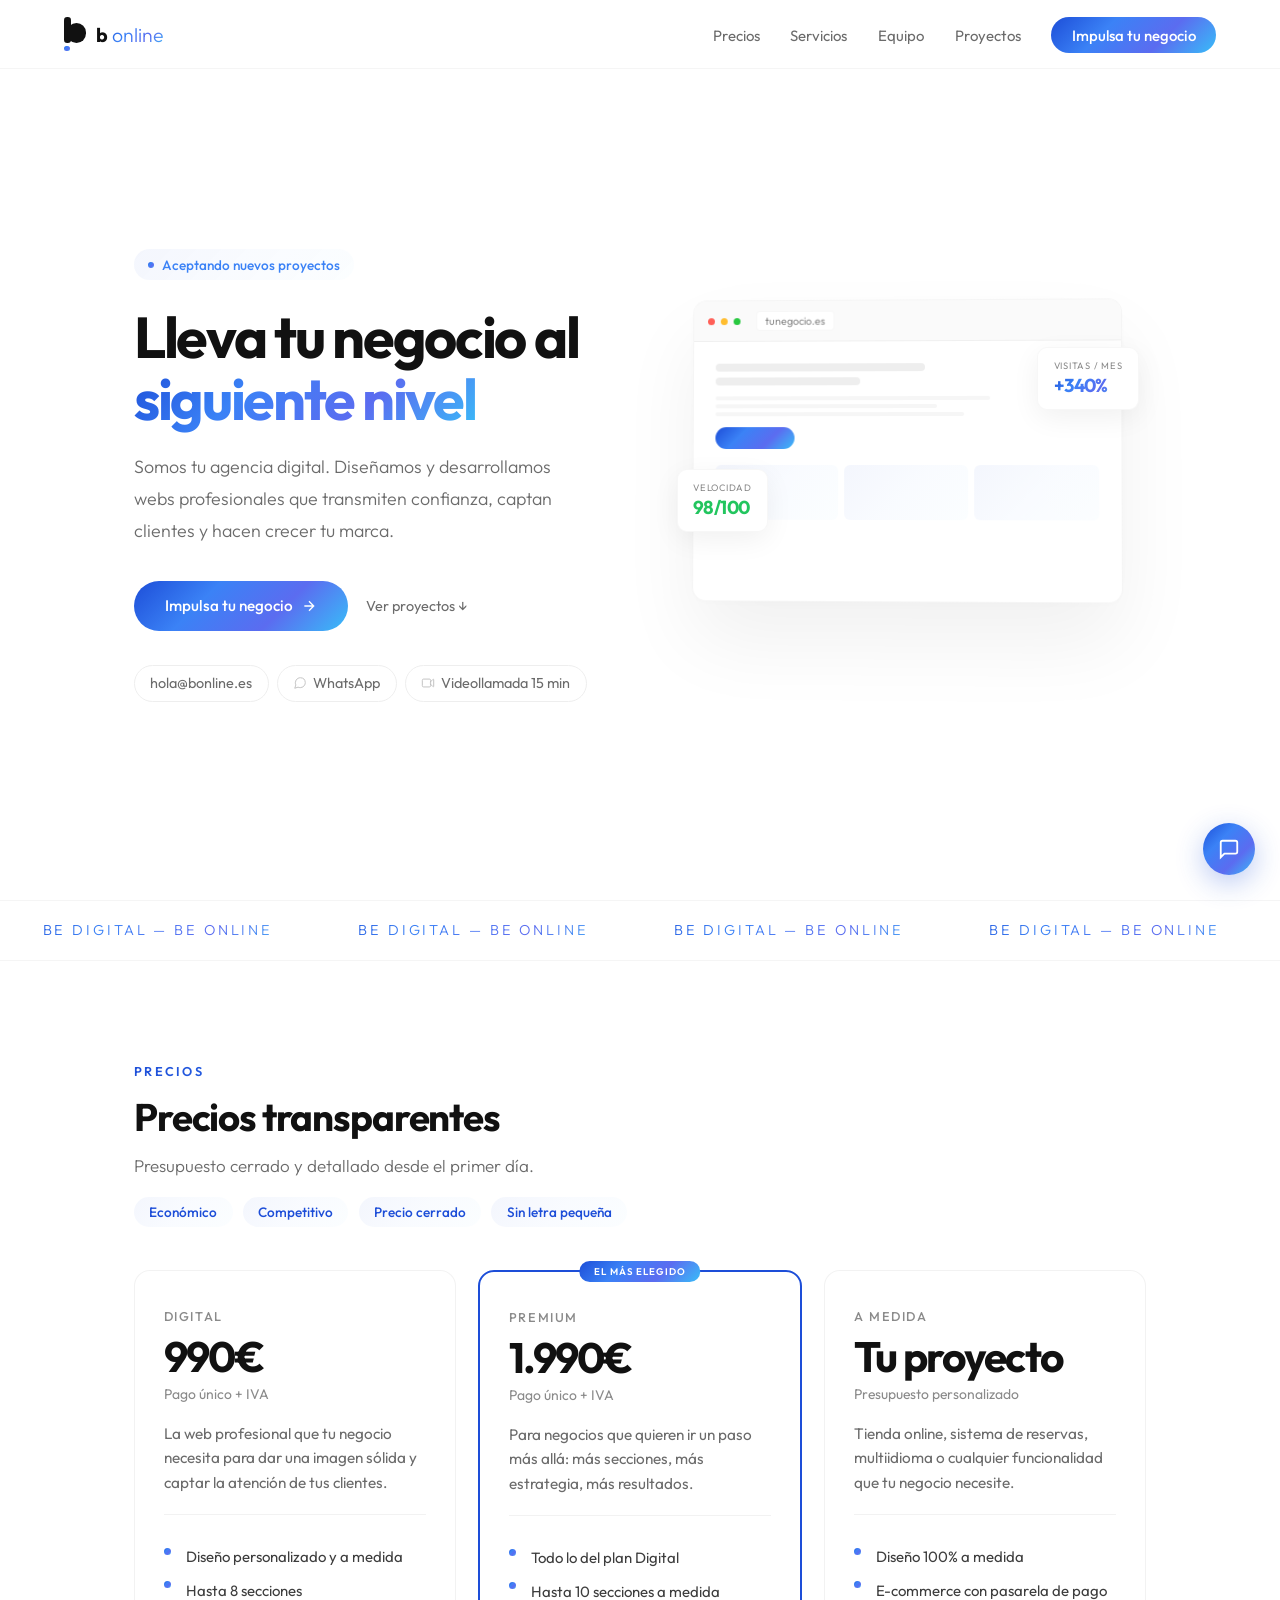
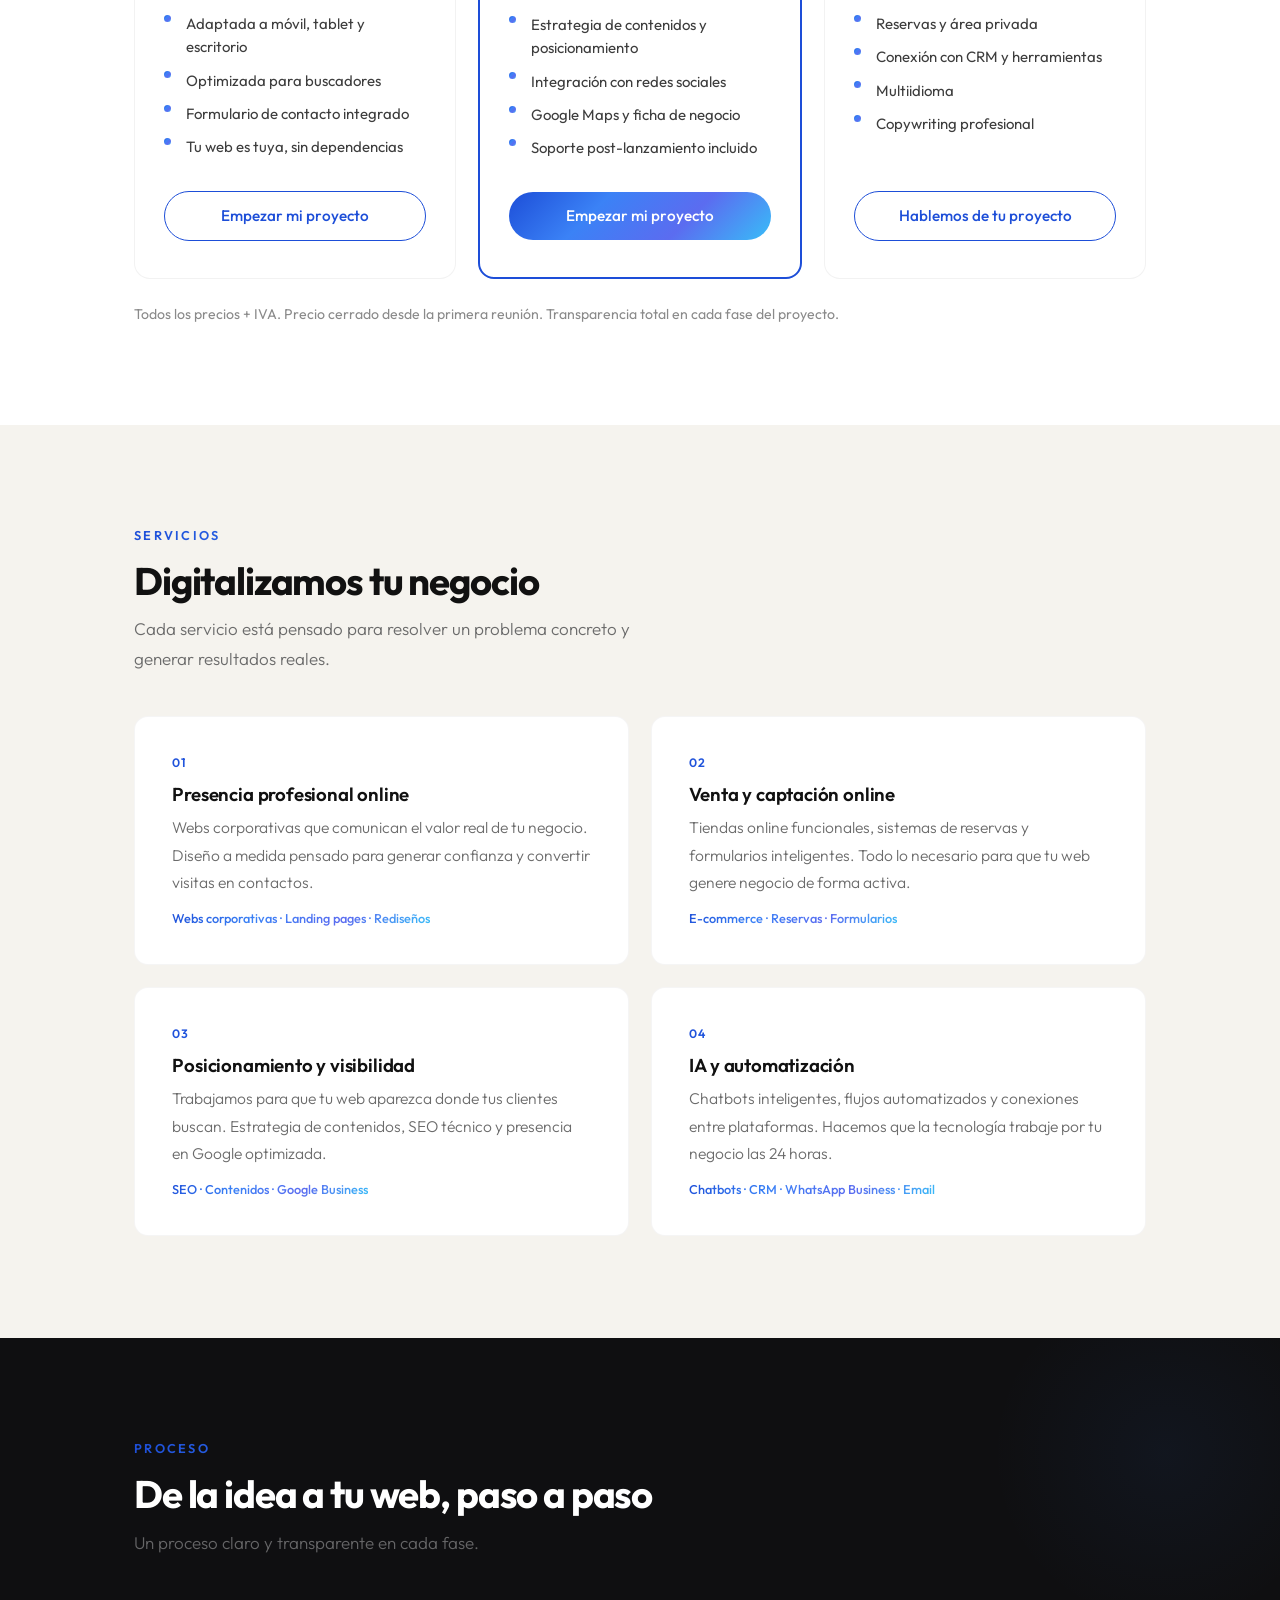
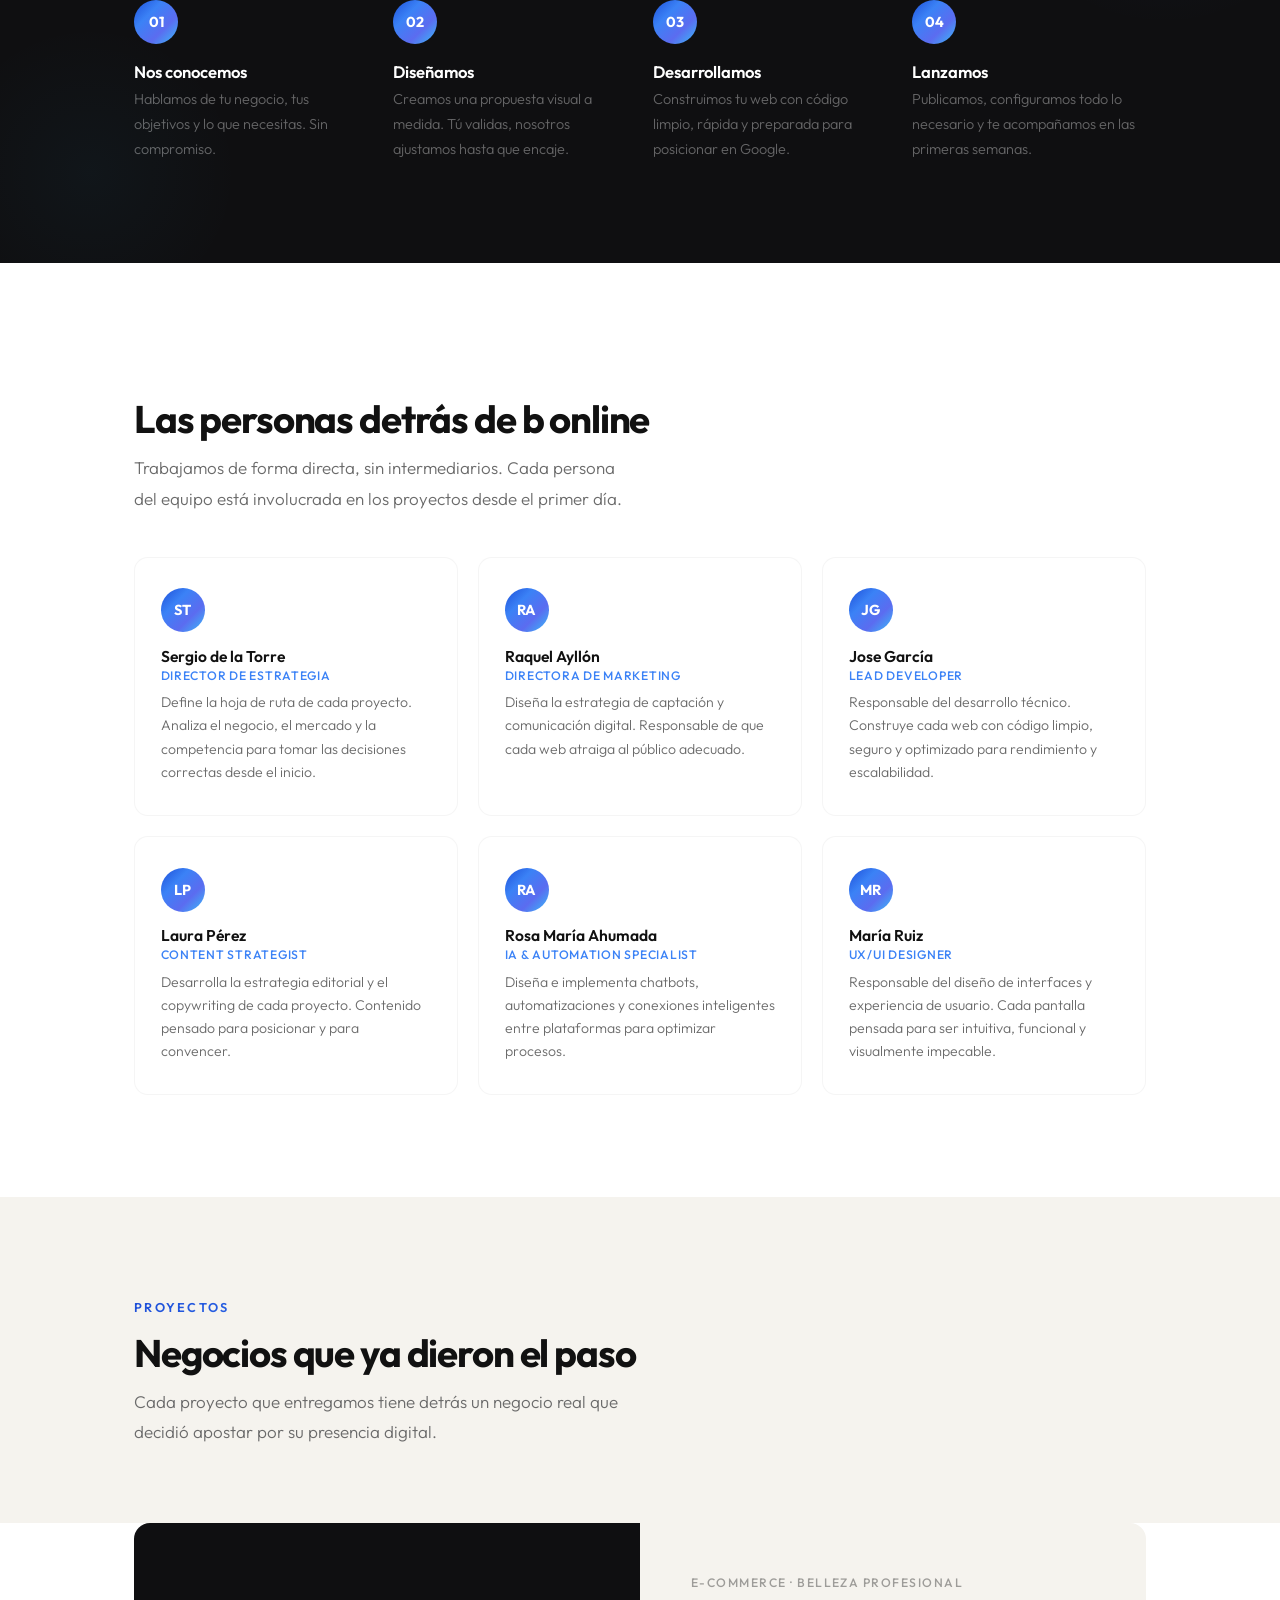
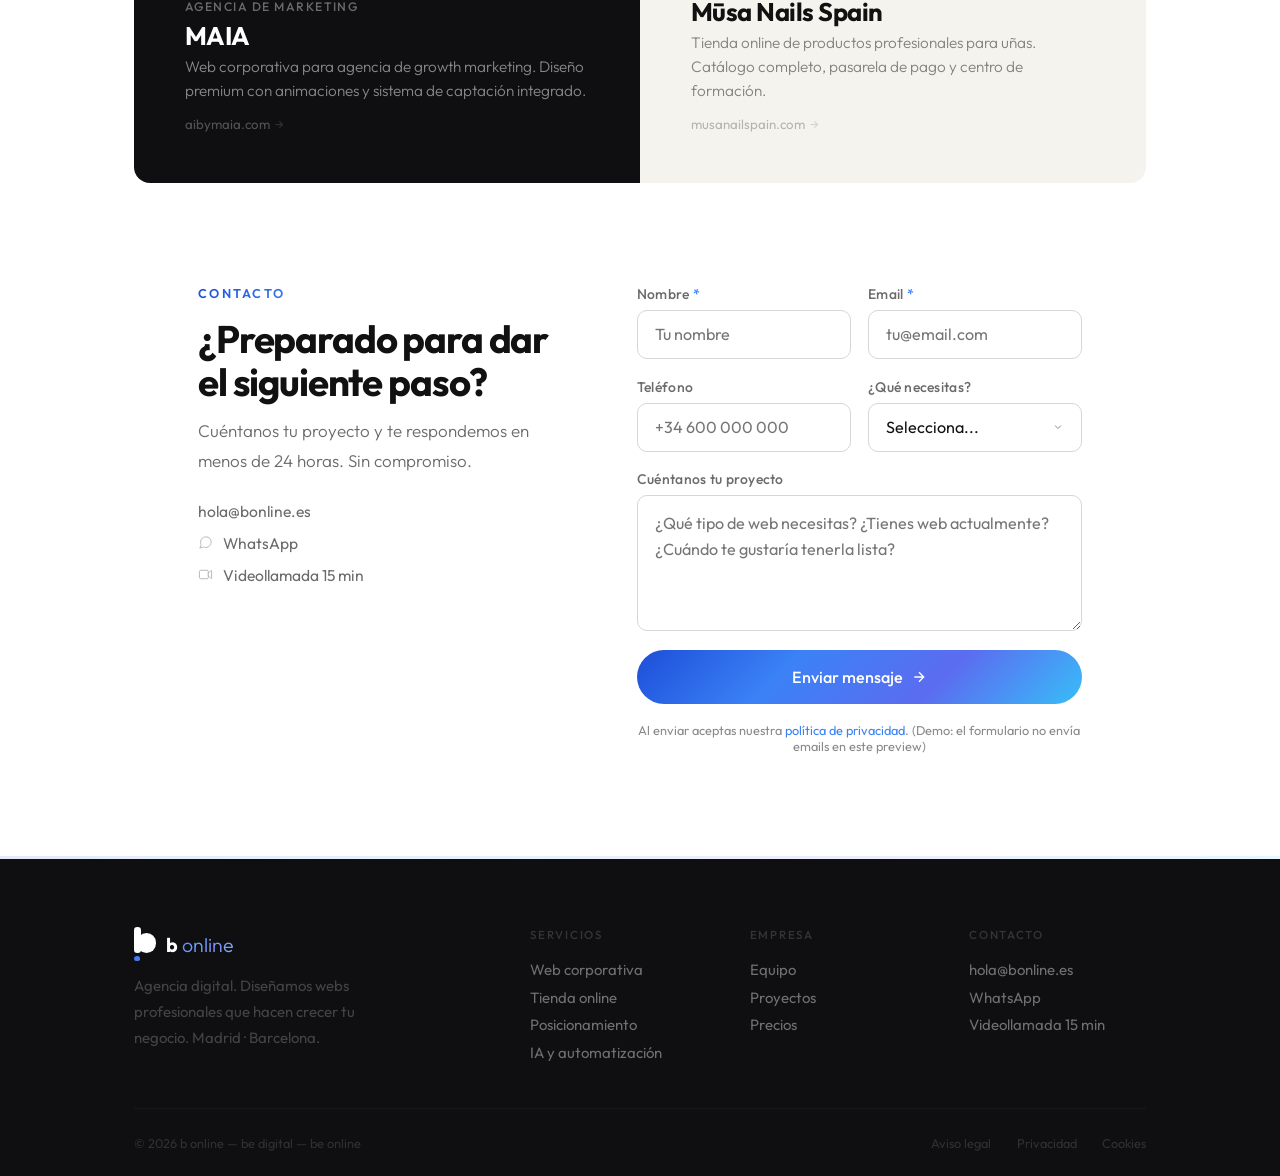
==== index.html @ eff166bb "Production build for Vercel: index.html, legal pages, config - index.html: production-ready, meta ta" ====
<!DOCTYPE html>
<html lang="es">
<head>
<meta charset="UTF-8">
<meta name="viewport" content="width=device-width, initial-scale=1.0">
<title>b online | Agencia de diseño web y marketing digital</title>
<meta name="description" content="Agencia de diseño web y marketing digital en Madrid y Barcelona. Webs profesionales a medida, SEO y automatización con IA. Precio cerrado desde el primer día.">
<meta name="robots" content="index, follow">
<link rel="canonical" href="https://bonline.es">
<meta property="og:type"        content="website">
<meta property="og:url"         content="https://bonline.es">
<meta property="og:title"       content="b online | Agencia de diseño web y marketing digital">
<meta property="og:description" content="Diseñamos webs profesionales que hacen crecer tu negocio. Madrid · Barcelona. Precio cerrado, sin letra pequeña.">
<meta property="og:image"       content="https://bonline.es/assets/images/og.png">
<meta property="og:locale"      content="es_ES">
<meta name="twitter:card"        content="summary_large_image">
<meta name="twitter:title"       content="b online | Agencia de diseño web y marketing digital">
<meta name="twitter:description" content="Diseñamos webs profesionales que hacen crecer tu negocio.">
<link rel="icon" type="image/svg+xml" href="assets/images/favicon.svg">
<link rel="shortcut icon"            href="assets/images/favicon.svg">
<link rel="apple-touch-icon"         href="assets/images/favicon.svg">
<link href="https://fonts.googleapis.com/css2?family=Outfit:wght@200;300;400;500;600;700;800&display=swap" rel="stylesheet">
<style>
:root{
  --bg:#FFFFFF;--warm:#F5F3EE;--black:#111;--dark:#0F0F11;
  --g700:#2a2a2a;--g600:#3d3d3d;--g500:#6b6b6b;--g400:#8a8a8a;--g300:#b0b0b0;--g200:#d6d6d6;--g100:#eee;
  --grad:linear-gradient(135deg,#1D4ED8,#3B82F6,#5B6CF0,#38BDF8);
  --grad-h:linear-gradient(135deg,#1a46c4,#3574e0,#5060d8,#30a8dd);
  --grad-s:linear-gradient(135deg,rgba(29,78,216,.05),rgba(59,130,246,.03),rgba(56,189,248,.02));
  --c1:#1D4ED8;--c2:#3B82F6;--c3:#5B6CF0;--c4:#38BDF8;
  --f:'Outfit',sans-serif;
  --max:1140px;
  --px:clamp(1.5rem,5vw,4rem)
}
*{margin:0;padding:0;box-sizing:border-box}
html{scroll-behavior:smooth;font-size:17px}
body{font-family:var(--f);background:var(--bg);color:var(--black);overflow-x:hidden;-webkit-font-smoothing:antialiased}
::selection{background:var(--c2);color:#fff}

/* NAV */
nav{position:fixed;top:0;left:0;right:0;z-index:100;padding:1rem var(--px);display:flex;justify-content:space-between;align-items:center;background:rgba(255,255,255,.92);backdrop-filter:blur(24px);-webkit-backdrop-filter:blur(24px);border-bottom:1px solid rgba(0,0,0,.04)}
.logo{display:flex;align-items:center;gap:10px;text-decoration:none;color:var(--black)}
.logo-s{position:relative;width:22px;height:34px;cursor:pointer}
@keyframes dotBnc{0%,100%{transform:translateY(0)}25%{transform:translateY(-9px)}50%{transform:translateY(-1px)}75%{transform:translateY(-5px)}}
.logo-dt.bounce{animation:dotBnc .55s cubic-bezier(.36,.07,.19,.97)}
.logo-s:hover .logo-dt{animation:dotBnc .55s cubic-bezier(.36,.07,.19,.97)}
.logo-st{position:absolute;top:0;left:0;width:6.5px;height:26px;background:var(--black);border-radius:3.25px}
.logo-bw{position:absolute;top:6px;left:2.5px;width:19.5px;height:19.5px;background:var(--black);border-radius:50%}
.logo-dt{position:absolute;bottom:0;left:0;width:5.5px;height:5.5px;border-radius:50%;background:var(--grad)}
.logo-tx{display:flex;align-items:baseline;gap:5px}
.logo-bb{font-weight:700;font-size:1.15rem;letter-spacing:-.03em}
.logo-on{font-weight:300;font-size:1.15rem;background:var(--grad);-webkit-background-clip:text;-webkit-text-fill-color:transparent;background-clip:text}
.nl{display:flex;gap:1.8rem;align-items:center;list-style:none}
.nl a{text-decoration:none;color:var(--g500);font-size:.88rem;font-weight:400;transition:color .3s}.nl a:hover{color:var(--black)}
.nc{background:var(--grad)!important;color:#fff!important;padding:.5rem 1.2rem!important;border-radius:100px;font-weight:500!important;transition:all .3s!important;-webkit-text-fill-color:#fff!important}.nc:hover{opacity:.9!important;transform:translateY(-1px)}
.ham{display:none;background:0;border:0;cursor:pointer;padding:.5rem}.ham span{display:block;width:20px;height:1.5px;background:var(--black);margin:4px 0;transition:all .3s}
.ham.open span:nth-child(1){transform:translateY(5.5px) rotate(45deg)}
.ham.open span:nth-child(2){opacity:0}
.ham.open span:nth-child(3){transform:translateY(-5.5px) rotate(-45deg)}

/* MOBILE MENU */
.mob-menu{display:none;position:fixed;top:0;left:0;right:0;bottom:0;z-index:99;background:rgba(255,255,255,.98);backdrop-filter:blur(24px);flex-direction:column;align-items:center;justify-content:center;gap:2rem;padding:2rem}
.mob-menu.open{display:flex}
.mob-menu a{font-size:1.4rem;font-weight:600;color:var(--black);text-decoration:none;letter-spacing:-.02em;transition:color .2s}.mob-menu a:hover{color:var(--c2)}
.mob-cta{background:var(--grad)!important;color:#fff!important;padding:.8rem 2rem;border-radius:100px;font-size:1.1rem!important;-webkit-text-fill-color:#fff!important}

/* BUTTONS */
.btn-grad{display:inline-flex;align-items:center;gap:.5rem;background:var(--grad);color:#fff;padding:.9rem 1.8rem;border-radius:100px;text-decoration:none;font-weight:500;font-size:.9rem;transition:all .3s;border:0;cursor:pointer;font-family:var(--f)}.btn-grad:hover{transform:translateY(-2px);box-shadow:0 14px 36px rgba(29,78,216,.2);background:var(--grad-h)}.btn-grad svg{transition:transform .3s}.btn-grad:hover svg.btn-arr{transform:translateX(3px)}
.btn-g{display:inline-flex;align-items:center;gap:.4rem;color:var(--g500);text-decoration:none;font-size:.85rem;font-weight:400;transition:color .3s;padding:.9rem .4rem}.btn-g:hover{color:var(--black)}
.btn-o{display:inline-flex;align-items:center;gap:.4rem;padding:.7rem 1.3rem;border-radius:100px;text-decoration:none;font-size:.83rem;font-weight:400;border:1.5px solid var(--g200);color:var(--g500);transition:all .3s}.btn-o:hover{border-color:var(--c2);color:var(--c2)}
.gl{height:3px;background:var(--grad);border:none;margin:0;opacity:.12}

/* HERO */
.hero{min-height:100vh;display:grid;grid-template-columns:1fr 1fr;align-items:center;padding:0 var(--px);gap:3rem;position:relative;overflow:hidden;max-width:var(--max);margin:0 auto}
.hero-outer{position:relative}
.hero-outer::after{content:'';position:absolute;top:-10%;right:-8%;width:550px;height:550px;background:radial-gradient(circle,rgba(59,130,246,.05) 0%,rgba(56,189,248,.02) 40%,transparent 70%);pointer-events:none;z-index:0}
.hero-c{padding:7rem 0 4rem;max-width:540px;position:relative;z-index:1}
.h-tag{display:inline-flex;align-items:center;gap:.5rem;background:var(--grad-s);font-size:.8rem;font-weight:500;padding:.38rem .8rem;border-radius:100px;margin-bottom:1.5rem;color:var(--c2)}
.h-tag .dot{width:6px;height:6px;border-radius:50%;background:var(--grad);animation:pu 2s infinite}
@keyframes pu{0%,100%{opacity:1}50%{opacity:.3}}
.hero h1{font-size:clamp(2.5rem,4.5vw,3.8rem);font-weight:700;line-height:1.08;letter-spacing:-.04em;margin-bottom:1.2rem}
.hero h1 .ac{background:var(--grad);-webkit-background-clip:text;-webkit-text-fill-color:transparent;background-clip:text}
.hero-sub{font-size:1.05rem;color:var(--g500);line-height:1.8;font-weight:300;margin-bottom:2rem;max-width:420px}
.hero-a{display:flex;gap:.7rem;align-items:center;flex-wrap:wrap;margin-bottom:2rem}
.hero-bar{display:flex;gap:.5rem;flex-wrap:wrap}
.hero-bar a{display:inline-flex;align-items:center;gap:.35rem;padding:.5rem .9rem;border-radius:100px;font-size:.85rem;font-weight:400;text-decoration:none;border:1px solid var(--g100);color:var(--g500);transition:all .3s;background:var(--bg)}.hero-bar a:hover{border-color:var(--c2);color:var(--c2)}
.hero-bar a svg{width:14px;height:14px;opacity:.45}
.hero-v{position:relative;height:100vh;display:flex;align-items:center;justify-content:center}
.hm{position:relative;width:100%;max-width:430px}
.mbr{background:#fff;border-radius:14px;box-shadow:0 40px 80px rgba(0,0,0,.06),0 2px 12px rgba(0,0,0,.02);overflow:hidden;border:1px solid rgba(0,0,0,.04);transform:perspective(1000px) rotateY(-2deg) rotateX(1deg);transition:transform .6s cubic-bezier(.22,1,.36,1)}.mbr:hover{transform:perspective(1000px) rotateY(0) rotateX(0)}
.mb-bar{display:flex;align-items:center;gap:6px;padding:10px 14px;background:#fafafa;border-bottom:1px solid rgba(0,0,0,.04)}
.md{width:7px;height:7px;border-radius:50%}.md:nth-child(1){background:#FF5F57}.md:nth-child(2){background:#FFBD2E}.md:nth-child(3){background:#28C840}
.mu{margin-left:10px;font-size:.64rem;color:var(--g400);background:#fff;padding:2px 8px;border-radius:4px;border:1px solid rgba(0,0,0,.03)}
.mb-bd{padding:1.3rem;min-height:260px}
.mbl{height:8px;border-radius:4px;margin-bottom:6px;background:var(--g100)}.mbl:nth-child(1){width:55%}.mbl:nth-child(2){width:38%;margin-bottom:11px}
.mbs{height:4px;border-radius:2px;margin-bottom:4px;background:var(--g100);opacity:.5}.mbs:nth-child(3){width:72%}.mbs:nth-child(4){width:58%}.mbs:nth-child(5){width:65%}
.m-btn{width:80px;height:22px;border-radius:100px;margin-top:11px;background:var(--grad)}
.m-gr{display:grid;grid-template-columns:1fr 1fr 1fr;gap:6px;margin-top:16px}
.m-cd{background:var(--grad-s);border-radius:6px;height:55px}
.fl{position:absolute;background:#fff;border-radius:10px;padding:.7rem .9rem;box-shadow:0 8px 28px rgba(0,0,0,.06);border:1px solid rgba(0,0,0,.03);z-index:2;animation:flt 6s ease-in-out infinite}.fl.f1{top:16%;right:-18px}.fl.f2{bottom:23%;left:-14px;animation-delay:-3s}
.fl-l{font-size:.55rem;color:var(--g400);text-transform:uppercase;letter-spacing:.08em;margin-bottom:.12rem}
.fl-v{font-size:1.1rem;font-weight:700;letter-spacing:-.03em}
.fl-v.up{background:var(--grad);-webkit-background-clip:text;-webkit-text-fill-color:transparent;background-clip:text}
@keyframes flt{0%,100%{transform:translateY(0)}50%{transform:translateY(-8px)}}

/* MARQUEE */
.marq{padding:1.2rem 0;overflow:hidden;border-top:1px solid rgba(0,0,0,.04);border-bottom:1px solid rgba(0,0,0,.04)}
.marq-track{display:flex;gap:0;animation:marq 60s linear infinite;width:max-content}
.marq-item{font-size:.85rem;font-weight:300;letter-spacing:.2em;text-transform:uppercase;white-space:nowrap;padding:0 2.5rem;background:var(--grad);-webkit-background-clip:text;-webkit-text-fill-color:transparent;background-clip:text}
@keyframes marq{0%{transform:translateX(0)}100%{transform:translateX(-50%)}}

/* SECTIONS */
.sec{padding:6rem 0}
.sec-inner{max-width:var(--max);margin:0 auto;padding:0 var(--px)}
.sec-w{background:var(--warm)}
.sec-bl{background:var(--dark);color:#fff;position:relative;overflow:hidden}
.sec-bl::before{content:'';position:absolute;top:-60px;right:-60px;width:350px;height:350px;background:radial-gradient(circle,rgba(59,130,246,.06) 0%,transparent 70%);pointer-events:none}
.sec-bl::after{content:'';position:absolute;bottom:-60px;left:-60px;width:300px;height:300px;background:radial-gradient(circle,rgba(56,189,248,.04) 0%,transparent 70%);pointer-events:none}
.sl{font-size:.75rem;text-transform:uppercase;letter-spacing:.18em;font-weight:600;margin-bottom:1rem;background:var(--grad);-webkit-background-clip:text;-webkit-text-fill-color:transparent;background-clip:text}
.stt{font-size:clamp(1.9rem,3vw,2.6rem);font-weight:700;line-height:1.12;letter-spacing:-.03em;max-width:560px;margin-bottom:.7rem}
.ss{font-size:1rem;color:var(--g500);line-height:1.75;font-weight:300;max-width:500px;margin-bottom:2.5rem}
.sec-bl .ss{color:rgba(255,255,255,.36)}

/* PRICING */
.pr-head{margin-bottom:2.5rem}
.pr-tags{display:flex;gap:.6rem;margin-top:1rem;flex-wrap:wrap}
.pr-tag{font-size:.8rem;font-weight:500;padding:.35rem .9rem;border-radius:100px;background:var(--grad-s);color:var(--c1)}
.pr-row{display:flex;gap:1.3rem;align-items:stretch}
.pr{background:var(--bg);border:1px solid rgba(0,0,0,.05);border-radius:16px;padding:2.2rem 1.7rem;position:relative;transition:transform .4s,box-shadow .4s;display:flex;flex-direction:column;flex:1;min-width:0}
.pr:hover{transform:translateY(-4px);box-shadow:0 20px 48px rgba(0,0,0,.04)}
.pr.pop{border:2px solid var(--c1)}
.pop-t{position:absolute;top:-11px;left:50%;transform:translateX(-50%);background:var(--grad);color:#fff;font-size:.57rem;text-transform:uppercase;letter-spacing:.1em;padding:.25rem .85rem;border-radius:100px;font-weight:600;white-space:nowrap}
.pr-nm{font-size:.75rem;text-transform:uppercase;letter-spacing:.12em;color:var(--g400);margin-bottom:.3rem;font-weight:500}
.pr-p{font-size:2.5rem;font-weight:700;letter-spacing:-.04em;margin-bottom:.1rem}
.pr-per{font-size:.82rem;color:var(--g400);margin-bottom:1.1rem}
.pr-d{font-size:.9rem;color:var(--g500);line-height:1.6;margin-bottom:1.5rem;padding-bottom:1.1rem;border-bottom:1px solid rgba(0,0,0,.05)}
.pr-li{list-style:none;margin-bottom:1.6rem;flex:1}
.pr-li li{font-size:.88rem;color:var(--g600);padding:.3rem 0;padding-left:1.3rem;position:relative;line-height:1.55}
.pr-li li::before{content:'';position:absolute;left:0;top:.45rem;width:7px;height:7px;border-radius:50%;background:var(--grad)}
.pr-cta{display:block;text-align:center;padding:.85rem;background:var(--grad);color:#fff;text-decoration:none;font-size:.9rem;font-weight:500;border-radius:100px;transition:all .3s;cursor:pointer;font-family:var(--f);width:100%;border:0}.pr-cta:hover{box-shadow:0 8px 24px rgba(29,78,216,.2);transform:translateY(-1px)}
.pr-cta-o{display:block;text-align:center;padding:.85rem;border:1.5px solid var(--c1);background:transparent;color:var(--c1);text-decoration:none;font-size:.9rem;font-weight:500;border-radius:100px;transition:all .3s;cursor:pointer;font-family:var(--f);width:100%}.pr-cta-o:hover{background:var(--c1);color:#fff}
.pr-note{margin-top:1.5rem;font-size:.83rem;color:var(--g400)}

/* SERVICES */
.wg{display:grid;grid-template-columns:1fr 1fr;gap:1.3rem}
.wb{padding:2.2rem;border-radius:14px;background:var(--bg);border:1px solid rgba(0,0,0,.04);transition:transform .3s,box-shadow .3s}.wb:hover{transform:translateY(-3px);box-shadow:0 16px 40px rgba(0,0,0,.04)}
.wb-n{font-size:.72rem;font-weight:600;background:var(--grad);-webkit-background-clip:text;-webkit-text-fill-color:transparent;background-clip:text;margin-bottom:.7rem;letter-spacing:.05em}
.wb h3{font-size:1.1rem;font-weight:600;margin-bottom:.5rem;letter-spacing:-.01em}
.wb p{font-size:.92rem;color:var(--g500);line-height:1.75;font-weight:300}
.wb .tg{display:inline-block;margin-top:.8rem;font-size:.75rem;font-weight:500;background:var(--grad);-webkit-background-clip:text;-webkit-text-fill-color:transparent;background-clip:text}

/* PROCESS */
.proc-r{display:grid;grid-template-columns:repeat(4,1fr);gap:1.5rem}
.pc{position:relative;z-index:1}
.pc-n{width:44px;height:44px;border-radius:50%;display:flex;align-items:center;justify-content:center;font-weight:700;font-size:.85rem;margin-bottom:1rem;color:#fff;background:var(--grad)}
.pc h4{font-size:.98rem;font-weight:600;margin-bottom:.3rem}
.pc p{font-size:.85rem;color:rgba(255,255,255,.36);line-height:1.7;font-weight:300}

/* TEAM */
.team-txt{font-size:1rem;color:var(--g500);line-height:1.8;font-weight:300;max-width:500px;margin-bottom:2.5rem}
.team-g{display:grid;grid-template-columns:repeat(3,1fr);gap:1.2rem}
.tm{padding:1.8rem 1.5rem;background:var(--bg);border:1px solid rgba(0,0,0,.04);border-radius:14px;transition:transform .3s,box-shadow .3s}.tm:hover{transform:translateY(-3px);box-shadow:0 12px 32px rgba(0,0,0,.04)}
.tm-init{width:44px;height:44px;border-radius:50%;margin-bottom:.8rem;background:var(--grad);display:flex;align-items:center;justify-content:center;font-size:.85rem;font-weight:700;color:#fff}
.tm h4{font-size:.92rem;font-weight:600;margin-bottom:.1rem}
.tm .role{font-size:.72rem;color:var(--c2);font-weight:500;text-transform:uppercase;letter-spacing:.06em;margin-bottom:.5rem}
.tm .bio{font-size:.83rem;color:var(--g500);line-height:1.65;font-weight:300}

/* CASES */
.cases-wrap{max-width:var(--max);margin:0 auto;padding:0 var(--px)}
.cases-g{display:grid;grid-template-columns:1fr 1fr;gap:0;border-radius:16px;overflow:hidden}
.case{padding:3rem;display:flex;flex-direction:column;justify-content:flex-end;min-height:260px;text-decoration:none;transition:all .3s;position:relative;overflow:hidden}
.case::after{content:'';position:absolute;top:0;left:0;right:0;bottom:0;background:var(--grad);opacity:0;transition:opacity .3s;pointer-events:none}.case:hover::after{opacity:.04}
.case-dk{background:var(--dark);color:#fff}.case-lt{background:var(--warm);color:var(--black)}
.case-type{font-size:.72rem;text-transform:uppercase;letter-spacing:.12em;margin-bottom:.3rem;font-weight:500;opacity:.38}
.case-name{font-size:1.5rem;font-weight:700;letter-spacing:-.02em;margin-bottom:.2rem}
.case-what{font-size:.9rem;font-weight:300;opacity:.5;line-height:1.55}
.case-url{font-size:.78rem;margin-top:.8rem;font-weight:400;opacity:.28;display:inline-flex;align-items:center;gap:.3rem}.case-url::after{content:'→';opacity:.5}

/* CONTACT FORM */
.contact-sec{padding:6rem 0}
.contact-wrap{display:grid;grid-template-columns:1fr 1.2fr;gap:4rem;max-width:var(--max);margin:0 auto;padding:0 var(--px)}
.contact-intro .stt{max-width:100%}
.contact-links{display:flex;flex-direction:column;gap:.7rem;margin-top:1.5rem}
.contact-link{display:inline-flex;align-items:center;gap:.6rem;font-size:.92rem;color:var(--g500);text-decoration:none;transition:color .2s}.contact-link:hover{color:var(--c2)}
.contact-link svg{flex-shrink:0;opacity:.5}
.contact-form{display:flex;flex-direction:column;gap:1.1rem}
.cf-row{display:grid;grid-template-columns:1fr 1fr;gap:1rem}
.cf-field{display:flex;flex-direction:column;gap:.4rem}
.cf-field label{font-size:.82rem;font-weight:500;color:var(--g500);letter-spacing:.02em}
.req{color:var(--c2)}
.cf-field input,.cf-field select,.cf-field textarea{width:100%;padding:.8rem 1rem;border:1.5px solid var(--g200);border-radius:10px;font-family:var(--f);font-size:.95rem;color:var(--black);background:#fff;outline:none;transition:border-color .2s,box-shadow .2s;-webkit-appearance:none}
.cf-field input:focus,.cf-field select:focus,.cf-field textarea:focus{border-color:var(--c2);box-shadow:0 0 0 3px rgba(59,130,246,.08)}
.cf-field textarea{resize:vertical;min-height:120px;line-height:1.65}
.cf-field select{background-image:url("data:image/svg+xml,%3Csvg xmlns='http://www.w3.org/2000/svg' width='12' height='12' viewBox='0 0 24 24' fill='none' stroke='%238a8a8a' stroke-width='2'%3E%3Cpath d='M6 9l6 6 6-6'/%3E%3C/svg%3E");background-repeat:no-repeat;background-position:right 1rem center;cursor:pointer}
.form-btn{width:100%;justify-content:center;padding:1rem;font-size:.95rem}
.spin{animation:spinning .7s linear infinite;display:inline-block}
@keyframes spinning{to{transform:rotate(360deg)}}
.form-msg{font-size:.9rem;padding:.8rem 1rem;border-radius:8px;display:none}
.form-msg.ok{display:block;background:#f0fdf4;color:#166534;border:1px solid #bbf7d0}
.form-msg.err{display:block;background:#fef2f2;color:#991b1b;border:1px solid #fecaca}
.form-privacy{font-size:.75rem;color:var(--g400);text-align:center}.form-privacy a{color:var(--c2);text-decoration:none}

/* FOOTER */
footer{background:var(--dark);color:#fff;padding:4rem 0 1.5rem}
.footer-inner{max-width:var(--max);margin:0 auto;padding:0 var(--px)}
.ftg{display:grid;grid-template-columns:2fr 1fr 1fr 1fr;gap:2.5rem;margin-bottom:2.5rem}
.ft-d{font-size:.88rem;color:rgba(255,255,255,.22);line-height:1.75;margin-top:.7rem;max-width:260px}
.ftc h5{font-size:.68rem;text-transform:uppercase;letter-spacing:.15em;color:rgba(255,255,255,.16);margin-bottom:.8rem;font-weight:500}
.ftc a{display:block;color:rgba(255,255,255,.4);text-decoration:none;font-size:.88rem;padding:.25rem 0;transition:color .3s}.ftc a:hover{color:#fff}
.ftb{display:flex;justify-content:space-between;align-items:center;padding-top:1.5rem;border-top:1px solid rgba(255,255,255,.04);font-size:.75rem;color:rgba(255,255,255,.14);flex-wrap:wrap;gap:.8rem}
.ftl a{color:rgba(255,255,255,.14);text-decoration:none;margin-left:1.5rem;transition:color .3s}.ftl a:hover{color:rgba(255,255,255,.4)}
.ft-logo .logo-st{background:#fff}.ft-logo .logo-bw{background:#fff}.ft-logo .logo-bb{color:#fff}.ft-logo .logo-on{-webkit-text-fill-color:rgba(255,255,255,.25)}

/* CHATBOT */
#chatbot{position:fixed;bottom:1.5rem;right:1.5rem;z-index:200}
.chat-btn{width:52px;height:52px;border-radius:50%;background:var(--grad);border:0;cursor:pointer;display:flex;align-items:center;justify-content:center;color:#fff;box-shadow:0 8px 28px rgba(29,78,216,.3);transition:transform .3s,box-shadow .3s;position:relative}
.chat-btn:hover{transform:scale(1.08);box-shadow:0 12px 36px rgba(29,78,216,.4)}
.chat-icon-close{display:none}
.chat-btn.open .chat-icon-open{display:none}
.chat-btn.open .chat-icon-close{display:block}
.chat-badge{position:absolute;top:-4px;right:-4px;width:18px;height:18px;background:#ef4444;border-radius:50%;font-size:.58rem;font-weight:700;color:#fff;display:flex;align-items:center;justify-content:center;border:2px solid #fff;animation:bpulse 2s infinite}
@keyframes bpulse{0%,100%{transform:scale(1)}50%{transform:scale(1.15)}}
.chat-badge.hidden{display:none}
.chat-window{position:absolute;bottom:64px;right:0;width:320px;background:#fff;border-radius:18px;box-shadow:0 24px 60px rgba(0,0,0,.12),0 4px 16px rgba(0,0,0,.06);overflow:hidden;border:1px solid rgba(0,0,0,.04);display:none;flex-direction:column;max-height:480px}
.chat-window.open{display:flex}
.chat-head{display:flex;align-items:center;gap:.7rem;padding:1rem 1.1rem;background:var(--grad);color:#fff}
.chat-head .logo-s.sm{width:18px;height:28px;flex-shrink:0}
.chat-head .logo-s.sm .logo-st{background:#fff}
.chat-head .logo-s.sm .logo-bw{background:#fff}
.chat-head .logo-s.sm .logo-dt{background:rgba(255,255,255,.5)}
.chat-name{font-size:.85rem;font-weight:600;line-height:1}
.chat-status{font-size:.65rem;opacity:.75;margin-top:.1rem;display:flex;align-items:center;gap:.3rem}
.chat-dot{width:6px;height:6px;border-radius:50%;background:#4ade80;animation:pu 2s infinite}
.chat-x{margin-left:auto;background:0;border:0;color:#fff;cursor:pointer;opacity:.7;padding:.2rem;display:flex;align-items:center;transition:opacity .2s}.chat-x:hover{opacity:1}
.chat-msgs{flex:1;overflow-y:auto;padding:1rem;display:flex;flex-direction:column;gap:.6rem;scroll-behavior:smooth}
.chat-msgs::-webkit-scrollbar{width:4px}.chat-msgs::-webkit-scrollbar-track{background:transparent}.chat-msgs::-webkit-scrollbar-thumb{background:var(--g200);border-radius:2px}
.msg{max-width:82%;padding:.6rem .85rem;border-radius:12px;font-size:.8rem;line-height:1.55;word-break:break-word;white-space:pre-wrap}
.msg.bot{background:var(--g100);color:var(--black);align-self:flex-start;border-bottom-left-radius:3px}
.msg.usr{background:var(--grad);color:#fff;align-self:flex-end;border-bottom-right-radius:3px}
.msg-typing{display:flex;gap:4px;padding:.7rem .9rem;align-items:center}
.msg-typing span{width:6px;height:6px;border-radius:50%;background:var(--g400);animation:ty .9s infinite}.msg-typing span:nth-child(2){animation-delay:.15s}.msg-typing span:nth-child(3){animation-delay:.3s}
@keyframes ty{0%,80%,100%{transform:scale(1);opacity:.4}40%{transform:scale(1.2);opacity:1}}
.chat-inp{display:flex;gap:.5rem;padding:.8rem;border-top:1px solid var(--g100)}
.chat-inp input{flex:1;border:1.5px solid var(--g200);border-radius:8px;padding:.5rem .8rem;font-family:var(--f);font-size:.82rem;outline:none;transition:border-color .2s}.chat-inp input:focus{border-color:var(--c2)}
#chatSend{width:34px;height:34px;border-radius:8px;background:var(--grad);border:0;color:#fff;cursor:pointer;display:flex;align-items:center;justify-content:center;flex-shrink:0;transition:opacity .2s}.#chatSend:hover{opacity:.85}
.chat-foot{padding:.5rem 1rem .8rem;border-top:1px solid var(--g100)}
.chat-foot a{font-size:.68rem;color:var(--g400);text-decoration:none;display:inline-flex;align-items:center;gap:.35rem;transition:color .2s}.chat-foot a:hover{color:var(--black)}

/* ANIMATIONS */
.rv{opacity:0;transform:translateY(18px);transition:opacity .7s cubic-bezier(.22,1,.36,1),transform .7s cubic-bezier(.22,1,.36,1)}
.rv.vis{opacity:1;transform:translateY(0)}
.d1{transition-delay:.1s}.d2{transition-delay:.2s}.d3{transition-delay:.3s}

/* RESPONSIVE */
@media(max-width:1140px){
  .hero{max-width:100%}
}
@media(max-width:1024px){
  .hero{grid-template-columns:1fr}.hero-v{display:none}
  .wg{grid-template-columns:1fr}
  .cases-g{grid-template-columns:1fr}
  .pr-row{flex-direction:column;max-width:420px}
  .ftg{grid-template-columns:1fr 1fr}
  .team-g{grid-template-columns:1fr 1fr}
  .contact-wrap{grid-template-columns:1fr;gap:3rem}
  .proc-r{grid-template-columns:1fr 1fr}
}
@media(max-width:768px){
  nav{padding:.85rem 1.25rem}.nl{display:none}.ham{display:block}
  .sec{padding:4rem 0}
  .sec-inner{padding:0 1.25rem}
  .hero{padding:0 1.25rem;grid-template-columns:1fr}.hero-c{padding:5.5rem 0 3rem}
  .hero h1{font-size:clamp(2rem,8vw,2.8rem)}
  .hero-sub{font-size:.95rem}
  .proc-r{grid-template-columns:1fr 1fr;gap:1.2rem}
  .team-g{grid-template-columns:1fr}
  .pr-row{max-width:100%}
  .contact-sec{padding:4rem 0}
  .contact-wrap{padding:0 1.25rem;gap:2.5rem}
  footer{padding:3rem 0 1.2rem}
  .footer-inner{padding:0 1.25rem}
  .ftg{grid-template-columns:1fr;gap:1.5rem}
  .hero-a{flex-direction:column;align-items:stretch;text-align:center}
  .btn-g,.btn-o{justify-content:center}
  .cases-wrap{padding:0 1.25rem}
  .hero-bar{justify-content:center}
  .cf-row{grid-template-columns:1fr}
  .chat-window{width:calc(100vw - 2rem);right:-.5rem}
  .stt{font-size:clamp(1.6rem,6vw,2rem)}
}
@media(max-width:480px){
  .proc-r{grid-template-columns:1fr}
  .team-g{grid-template-columns:1fr}
  .hero-bar a{font-size:.8rem}
}

/* LEGAL PAGES */
.legal-page{padding:8rem 0 6rem}
.legal-inner{max-width:760px;margin:0 auto;padding:0 var(--px)}
.legal-inner h1{font-size:clamp(1.8rem,3vw,2.4rem);font-weight:700;letter-spacing:-.03em;margin-bottom:.4rem}
.legal-date{font-size:.82rem;color:var(--g400);margin-bottom:3rem}
.legal-inner h2{font-size:1.05rem;font-weight:600;margin:2rem 0 .6rem;letter-spacing:-.01em}
.legal-inner p{font-size:.95rem;color:var(--g600);line-height:1.8;margin-bottom:.9rem}
.legal-inner ul{padding-left:1.4rem;margin-bottom:.9rem}
.legal-inner ul li{font-size:.95rem;color:var(--g600);line-height:1.8;margin-bottom:.25rem}
.legal-inner a{color:var(--c2);text-decoration:none}.legal-inner a:hover{text-decoration:underline}
.cookie-table{width:100%;border-collapse:collapse;margin:1rem 0 1.5rem;font-size:.85rem}
.cookie-table th,.cookie-table td{padding:.65rem .9rem;border:1px solid var(--g200);text-align:left;vertical-align:top}
.cookie-table th{background:var(--warm);font-weight:600;color:var(--g700)}
.cookie-table td{color:var(--g600)}

</style>
</head>
<body>
<nav id="mainNav">
  <a href="#" class="logo" aria-label="b online">
    <div class="logo-s" id="logoB" title="Haz clic para que salte">
      <div class="logo-st"></div><div class="logo-bw"></div><div class="logo-dt"></div>
    </div>
    <div class="logo-tx"><span class="logo-bb">b</span> <span class="logo-on">online</span></div>
  </a>
  <ul class="nl" id="mainMenu">
    <li><a href="#precios">Precios</a></li>
    <li><a href="#servicios">Servicios</a></li>
    <li><a href="#equipo">Equipo</a></li>
    <li><a href="#proyectos">Proyectos</a></li>
    <li><a href="#contacto" class="nc">Impulsa tu negocio</a></li>
  </ul>
  <button class="ham" id="hamBtn" aria-label="Abrir menú" aria-expanded="false">
    <span></span><span></span><span></span>
  </button>
</nav>

<div class="mob-menu" id="mobMenu" aria-hidden="true">
  <a href="#precios">Precios</a>
  <a href="#servicios">Servicios</a>
  <a href="#equipo">Equipo</a>
  <a href="#proyectos">Proyectos</a>
  <a href="#contacto" class="mob-cta">Impulsa tu negocio</a>
</div>

<!-- HERO -->
<section class="hero">
  <div class="hero-c">
    <div class="h-tag rv"><span class="dot"></span> Aceptando nuevos proyectos</div>
    <h1 class="rv d1">Lleva tu negocio al <span class="ac">siguiente nivel</span></h1>
    <p class="hero-sub rv d2">Somos tu agencia digital. Diseñamos y desarrollamos webs profesionales que transmiten confianza, captan clientes y hacen crecer tu marca.</p>
    <div class="hero-a rv d3">
      <a href="#contacto" class="btn-grad">Impulsa tu negocio <svg width="16" height="16" fill="none" stroke="currentColor" stroke-width="2" viewBox="0 0 24 24"><path d="M5 12h14M12 5l7 7-7 7"/></svg></a>
      <a href="#proyectos" class="btn-g">Ver proyectos ↓</a>
    </div>
    <div class="hero-bar rv d3">
      <a href="mailto:hola@bonline.es"><svg viewBox="0 0 24 24" fill="none" stroke="currentColor" stroke-width="1.5"><path d="M3 8l7.89 5.26a2 2 0 002.22 0L21 8M5 19h14a2 2 0 002-2V7a2 2 0 00-2-2H5a2 2 0 00-2 2v10a2 2 0 002 2z"/></svg>hola@bonline.es</a>
      <a href="https://wa.me/34600000000" target="_blank"><svg viewBox="0 0 24 24" fill="none" stroke="currentColor" stroke-width="1.5"><path d="M21 11.5a8.38 8.38 0 01-.9 3.8 8.5 8.5 0 01-7.6 4.7 8.38 8.38 0 01-3.8-.9L3 21l1.9-5.7a8.38 8.38 0 01-.9-3.8 8.5 8.5 0 014.7-7.6 8.38 8.38 0 013.8-.9h.5a8.48 8.48 0 018 8v.5z"/></svg>WhatsApp</a>
      <a href="mailto:hola@bonline.es?subject=Reservar%20videollamada%2015%20min"><svg viewBox="0 0 24 24" fill="none" stroke="currentColor" stroke-width="1.5"><path d="M15.75 10.5l4.72-4.72a.75.75 0 011.28.53v11.38a.75.75 0 01-1.28.53l-4.72-4.72M4.5 18.75h9.75a2.25 2.25 0 002.25-2.25v-9A2.25 2.25 0 0014.25 5.25H4.5A2.25 2.25 0 002.25 7.5v9a2.25 2.25 0 002.25 2.25z"/></svg>Videollamada 15 min</a>
    </div>
  </div>
  <div class="hero-v">
    <div class="hm">
      <div class="fl f1"><div class="fl-l">Visitas / mes</div><div class="fl-v up">+340%</div></div>
      <div class="fl f2"><div class="fl-l">Velocidad</div><div class="fl-v" style="color:#22c55e">98/100</div></div>
      <div class="mbr">
        <div class="mb-bar"><span class="md"></span><span class="md"></span><span class="md"></span><span class="mu">tunegocio.es</span></div>
        <div class="mb-bd"><div class="mbl"></div><div class="mbl"></div><div class="mbs"></div><div class="mbs"></div><div class="mbs"></div><div class="m-btn"></div><div class="m-gr"><div class="m-cd"></div><div class="m-cd"></div><div class="m-cd"></div></div></div>
      </div>
    </div>
  </div>
</section>

<!-- MARQUEE -->
<div class="marq" aria-hidden="true">
  <div class="marq-track">
    <span class="marq-item">be digital — be online</span><span class="marq-item">be digital — be online</span><span class="marq-item">be digital — be online</span><span class="marq-item">be digital — be online</span><span class="marq-item">be digital — be online</span><span class="marq-item">be digital — be online</span><span class="marq-item">be digital — be online</span><span class="marq-item">be digital — be online</span><span class="marq-item">be digital — be online</span><span class="marq-item">be digital — be online</span><span class="marq-item">be digital — be online</span><span class="marq-item">be digital — be online</span>
  </div>
</div>

<!-- PRECIOS -->
<section class="sec" id="precios">
<div class="sec-inner">
<div class="pr-head rv">
    <div class="sl">Precios</div>
    <h2 class="stt">Precios transparentes</h2>
    <p class="ss" style="margin-bottom:0">Presupuesto cerrado y detallado desde el primer día.</p>
    <div class="pr-tags"><span class="pr-tag">Económico</span><span class="pr-tag">Competitivo</span><span class="pr-tag">Precio cerrado</span><span class="pr-tag">Sin letra pequeña</span></div>
  </div>
  <div class="pr-row">
    <div class="pr rv">
      <div class="pr-nm">Digital</div><div class="pr-p">990€</div><div class="pr-per">Pago único + IVA</div>
      <p class="pr-d">La web profesional que tu negocio necesita para dar una imagen sólida y captar la atención de tus clientes.</p>
      <ul class="pr-li"><li>Diseño personalizado y a medida</li><li>Hasta 8 secciones</li><li>Adaptada a móvil, tablet y escritorio</li><li>Optimizada para buscadores</li><li>Formulario de contacto integrado</li><li>Tu web es tuya, sin dependencias</li></ul>
      <a href="#contacto" class="pr-cta-o">Empezar mi proyecto</a>
    </div>
    <div class="pr pop rv d1">
      <span class="pop-t">El más elegido</span>
      <div class="pr-nm">Premium</div><div class="pr-p">1.990€</div><div class="pr-per">Pago único + IVA</div>
      <p class="pr-d">Para negocios que quieren ir un paso más allá: más secciones, más estrategia, más resultados.</p>
      <ul class="pr-li"><li>Todo lo del plan Digital</li><li>Hasta 10 secciones a medida</li><li>Estrategia de contenidos y posicionamiento</li><li>Integración con redes sociales</li><li>Google Maps y ficha de negocio</li><li>Soporte post-lanzamiento incluido</li></ul>
      <a href="#contacto" class="pr-cta">Empezar mi proyecto</a>
    </div>
    <div class="pr rv d2">
      <div class="pr-nm">A medida</div><div class="pr-p">Tu proyecto</div><div class="pr-per">Presupuesto personalizado</div>
      <p class="pr-d">Tienda online, sistema de reservas, multiidioma o cualquier funcionalidad que tu negocio necesite.</p>
      <ul class="pr-li"><li>Diseño 100% a medida</li><li>E-commerce con pasarela de pago</li><li>Reservas y área privada</li><li>Conexión con CRM y herramientas</li><li>Multiidioma</li><li>Copywriting profesional</li></ul>
      <a href="#contacto" class="pr-cta-o">Hablemos de tu proyecto</a>
    </div>
  </div>
  <p class="pr-note rv">Todos los precios + IVA. Precio cerrado desde la primera reunión. Transparencia total en cada fase del proyecto.</p>
</div>
</section>

<!-- SERVICIOS -->
<section class="sec sec-w" id="servicios">
<div class="sec-inner">
<div class="sl rv">Servicios</div><h2 class="stt rv">Digitalizamos tu negocio</h2><p class="ss rv">Cada servicio está pensado para resolver un problema concreto y generar resultados reales.</p>
  <div class="wg">
    <div class="wb rv"><div class="wb-n">01</div><h3>Presencia profesional online</h3><p>Webs corporativas que comunican el valor real de tu negocio. Diseño a medida pensado para generar confianza y convertir visitas en contactos.</p><span class="tg">Webs corporativas · Landing pages · Rediseños</span></div>
    <div class="wb rv d1"><div class="wb-n">02</div><h3>Venta y captación online</h3><p>Tiendas online funcionales, sistemas de reservas y formularios inteligentes. Todo lo necesario para que tu web genere negocio de forma activa.</p><span class="tg">E-commerce · Reservas · Formularios</span></div>
    <div class="wb rv d2"><div class="wb-n">03</div><h3>Posicionamiento y visibilidad</h3><p>Trabajamos para que tu web aparezca donde tus clientes buscan. Estrategia de contenidos, SEO técnico y presencia en Google optimizada.</p><span class="tg">SEO · Contenidos · Google Business</span></div>
    <div class="wb rv d3"><div class="wb-n">04</div><h3>IA y automatización</h3><p>Chatbots inteligentes, flujos automatizados y conexiones entre plataformas. Hacemos que la tecnología trabaje por tu negocio las 24 horas.</p><span class="tg">Chatbots · CRM · WhatsApp Business · Email</span></div>
  </div>
</div>
</section>

<!-- PROCESO -->
<section class="sec sec-bl">
<div class="sec-inner">
<div class="sl rv">Proceso</div><h2 class="stt rv" style="color:#fff">De la idea a tu web, paso a paso</h2><p class="ss rv">Un proceso claro y transparente en cada fase.</p>
  <div class="proc-r rv">
    <div class="pc"><div class="pc-n">01</div><h4>Nos conocemos</h4><p>Hablamos de tu negocio, tus objetivos y lo que necesitas. Sin compromiso.</p></div>
    <div class="pc"><div class="pc-n">02</div><h4>Diseñamos</h4><p>Creamos una propuesta visual a medida. Tú validas, nosotros ajustamos hasta que encaje.</p></div>
    <div class="pc"><div class="pc-n">03</div><h4>Desarrollamos</h4><p>Construimos tu web con código limpio, rápida y preparada para posicionar en Google.</p></div>
    <div class="pc"><div class="pc-n">04</div><h4>Lanzamos</h4><p>Publicamos, configuramos todo lo necesario y te acompañamos en las primeras semanas.</p></div>
  </div>
</div>
</section>

<!-- EQUIPO -->
<section class="sec" id="equipo">
<div class="sec-inner">
<div class="sl rv">Equipo</div><h2 class="stt rv">Las personas detrás de b online</h2>
  <p class="team-txt rv">Trabajamos de forma directa, sin intermediarios. Cada persona del equipo está involucrada en los proyectos desde el primer día.</p>
  <div class="team-g rv">
    <div class="tm"><div class="tm-init">ST</div><h4>Sergio de la Torre</h4><div class="role">Director de estrategia</div><div class="bio">Define la hoja de ruta de cada proyecto. Analiza el negocio, el mercado y la competencia para tomar las decisiones correctas desde el inicio.</div></div>
    <div class="tm"><div class="tm-init">RA</div><h4>Raquel Ayllón</h4><div class="role">Directora de marketing</div><div class="bio">Diseña la estrategia de captación y comunicación digital. Responsable de que cada web atraiga al público adecuado.</div></div>
    <div class="tm"><div class="tm-init">JG</div><h4>Jose García</h4><div class="role">Lead developer</div><div class="bio">Responsable del desarrollo técnico. Construye cada web con código limpio, seguro y optimizado para rendimiento y escalabilidad.</div></div>
    <div class="tm"><div class="tm-init">LP</div><h4>Laura Pérez</h4><div class="role">Content strategist</div><div class="bio">Desarrolla la estrategia editorial y el copywriting de cada proyecto. Contenido pensado para posicionar y para convencer.</div></div>
    <div class="tm"><div class="tm-init">RA</div><h4>Rosa María Ahumada</h4><div class="role">IA &amp; automation specialist</div><div class="bio">Diseña e implementa chatbots, automatizaciones y conexiones inteligentes entre plataformas para optimizar procesos.</div></div>
    <div class="tm"><div class="tm-init">MR</div><h4>María Ruiz</h4><div class="role">UX/UI designer</div><div class="bio">Responsable del diseño de interfaces y experiencia de usuario. Cada pantalla pensada para ser intuitiva, funcional y visualmente impecable.</div></div>
  </div>
</div>
</section>

<!-- PROYECTOS -->
<section class="sec sec-w" id="proyectos" style="padding-bottom:2rem">
<div class="sec-inner">
<div class="sl rv">Proyectos</div><h2 class="stt rv">Negocios que ya dieron el paso</h2><p class="ss rv">Cada proyecto que entregamos tiene detrás un negocio real que decidió apostar por su presencia digital.</p>
</div>
</section>
<div class="cases-wrap"><div class="cases-g rv">
  <a href="https://aibymaia.com" target="_blank" class="case case-dk"><div class="case-type">Agencia de marketing</div><div class="case-name">MAIA</div><div class="case-what">Web corporativa para agencia de growth marketing. Diseño premium con animaciones y sistema de captación integrado.</div><div class="case-url">aibymaia.com</div></a>
  <a href="https://musanailspain.com" target="_blank" class="case case-lt"><div class="case-type">E-commerce · Belleza profesional</div><div class="case-name">Mūsa Nails Spain</div><div class="case-what">Tienda online de productos profesionales para uñas. Catálogo completo, pasarela de pago y centro de formación.</div><div class="case-url">musanailspain.com</div></a>
</div></div>

<!-- CONTACTO -->
<section class="sec contact-sec" id="contacto">
<div class="sec-inner">
<div class="contact-wrap">
    <div class="contact-intro rv">
      <div class="sl">Contacto</div>
      <h2 class="stt">¿Preparado para dar el <span class="ac">siguiente paso</span>?</h2>
      <p class="ss" style="margin-bottom:1.5rem">Cuéntanos tu proyecto y te respondemos en menos de 24 horas. Sin compromiso.</p>
      <div class="contact-links">
        <a href="mailto:hola@bonline.es" class="contact-link"><svg width="15" height="15" viewBox="0 0 24 24" fill="none" stroke="currentColor" stroke-width="1.5"><path d="M3 8l7.89 5.26a2 2 0 002.22 0L21 8M5 19h14a2 2 0 002-2V7a2 2 0 00-2-2H5a2 2 0 00-2 2v10a2 2 0 002 2z"/></svg>hola@bonline.es</a>
        <a href="https://wa.me/34600000000" target="_blank" class="contact-link"><svg width="15" height="15" viewBox="0 0 24 24" fill="none" stroke="currentColor" stroke-width="1.5"><path d="M21 11.5a8.38 8.38 0 01-.9 3.8 8.5 8.5 0 01-7.6 4.7 8.38 8.38 0 01-3.8-.9L3 21l1.9-5.7a8.38 8.38 0 01-.9-3.8 8.5 8.5 0 014.7-7.6 8.38 8.38 0 013.8-.9h.5a8.48 8.48 0 018 8v.5z"/></svg>WhatsApp</a>
        <a href="mailto:hola@bonline.es?subject=Reservar%20videollamada%2015%20min" class="contact-link"><svg width="15" height="15" viewBox="0 0 24 24" fill="none" stroke="currentColor" stroke-width="1.5"><path d="M15.75 10.5l4.72-4.72a.75.75 0 011.28.53v11.38a.75.75 0 01-1.28.53l-4.72-4.72M4.5 18.75h9.75a2.25 2.25 0 002.25-2.25v-9A2.25 2.25 0 0014.25 5.25H4.5A2.25 2.25 0 002.25 7.5v9a2.25 2.25 0 002.25 2.25z"/></svg>Videollamada 15 min</a>
      </div>
    </div>
    <form id="bonlineForm" class="contact-form rv d1" novalidate>
      <div class="cf-row">
        <div class="cf-field"><label for="cf-nombre">Nombre <span class="req">*</span></label><input type="text" id="cf-nombre" name="nombre" placeholder="Tu nombre" required></div>
        <div class="cf-field"><label for="cf-email">Email <span class="req">*</span></label><input type="email" id="cf-email" name="email" placeholder="tu@email.com" required></div>
      </div>
      <div class="cf-row">
        <div class="cf-field"><label for="cf-tel">Teléfono</label><input type="tel" id="cf-tel" name="telefono" placeholder="+34 600 000 000"></div>
        <div class="cf-field"><label for="cf-servicio">¿Qué necesitas?</label>
          <select id="cf-servicio" name="servicio"><option value="">Selecciona...</option><option>Web corporativa</option><option>Tienda online</option><option>Rediseño de web existente</option><option>SEO y posicionamiento</option><option>IA y automatización</option><option>Otro / No lo sé aún</option></select>
        </div>
      </div>
      <div class="cf-field"><label for="cf-mensaje">Cuéntanos tu proyecto</label><textarea id="cf-mensaje" name="mensaje" placeholder="¿Qué tipo de web necesitas? ¿Tienes web actualmente? ¿Cuándo te gustaría tenerla lista?" rows="4"></textarea></div>
      <button type="submit" class="btn-grad form-btn" id="formSubmit">
        <span class="btn-txt">Enviar mensaje</span>
        <span class="btn-spin" hidden><svg width="16" height="16" viewBox="0 0 24 24" fill="none" stroke="currentColor" stroke-width="2" class="spin"><path d="M12 2v4M12 18v4M4.93 4.93l2.83 2.83M16.24 16.24l2.83 2.83M2 12h4M18 12h4M4.93 19.07l2.83-2.83M16.24 7.76l2.83-2.83"/></svg></span>
        <svg class="btn-arr" width="16" height="16" fill="none" stroke="currentColor" stroke-width="2" viewBox="0 0 24 24"><path d="M5 12h14M12 5l7 7-7 7"/></svg>
      </button>
      <div class="form-msg" id="formMsg" role="alert"></div>
      <p class="form-privacy">Al enviar aceptas nuestra <a href="#">política de privacidad</a>. (Demo: el formulario no envía emails en este preview)</p>
    </form>
  </div>
</div>
</section>

<hr class="gl">

<!-- FOOTER -->
<footer>
<div class="footer-inner">

  <div class="ftg">
    <div>
      <a href="#" class="logo ft-logo"><div class="logo-s"><div class="logo-st"></div><div class="logo-bw"></div><div class="logo-dt"></div></div><div class="logo-tx"><span class="logo-bb">b</span> <span class="logo-on">online</span></div></a>
      <p class="ft-d">Agencia digital. Diseñamos webs profesionales que hacen crecer tu negocio. Madrid · Barcelona.</p>
    </div>
    <div class="ftc"><h5>Servicios</h5><a href="#servicios">Web corporativa</a><a href="#servicios">Tienda online</a><a href="#servicios">Posicionamiento</a><a href="#servicios">IA y automatización</a></div>
    <div class="ftc"><h5>Empresa</h5><a href="#equipo">Equipo</a><a href="#proyectos">Proyectos</a><a href="#precios">Precios</a></div>
    <div class="ftc"><h5>Contacto</h5><a href="mailto:hola@bonline.es">hola@bonline.es</a><a href="https://wa.me/34600000000">WhatsApp</a><a href="mailto:hola@bonline.es?subject=Videollamada">Videollamada 15 min</a></div>
  </div>
  <div class="ftb"><span>© 2026 b online — be digital — be online</span><div class="ftl"><a href="#">Aviso legal</a><a href="#">Privacidad</a><a href="#">Cookies</a></div></div>

</div>
</footer>

<!-- CHATBOT -->
<div id="chatbot">
  <button id="chatBtn" class="chat-btn" aria-label="Abrir chat" aria-expanded="false">
    <svg class="chat-icon-open" width="22" height="22" viewBox="0 0 24 24" fill="none" stroke="currentColor" stroke-width="2"><path d="M21 15a2 2 0 01-2 2H7l-4 4V5a2 2 0 012-2h14a2 2 0 012 2z"/></svg>
    <svg class="chat-icon-close" width="20" height="20" viewBox="0 0 24 24" fill="none" stroke="currentColor" stroke-width="2.5"><path d="M18 6L6 18M6 6l12 12"/></svg>
    <span class="chat-badge hidden" id="chatBadge">1</span>
  </button>
  <div class="chat-window" id="chatWindow" aria-hidden="true">
    <div class="chat-head">
      <div class="chat-av"><div class="logo-s sm"><div class="logo-st"></div><div class="logo-bw"></div><div class="logo-dt"></div></div></div>
      <div><div class="chat-name">b online</div><div class="chat-status"><span class="chat-dot"></span> En línea</div></div>
      <button class="chat-x" id="chatClose" aria-label="Cerrar"><svg width="16" height="16" viewBox="0 0 24 24" fill="none" stroke="currentColor" stroke-width="2.5"><path d="M18 6L6 18M6 6l12 12"/></svg></button>
    </div>
    <div class="chat-msgs" id="chatMsgs" role="log" aria-live="polite"></div>
    <div class="chat-inp">
      <input type="text" id="chatInput" placeholder="Escribe tu pregunta..." autocomplete="off" maxlength="300">
      <button id="chatSend"><svg width="18" height="18" viewBox="0 0 24 24" fill="none" stroke="currentColor" stroke-width="2"><path d="M22 2L11 13M22 2L15 22l-4-9-9-4 20-7z"/></svg></button>
    </div>
    <div class="chat-foot"><a href="https://wa.me/34600000000" target="_blank">¿Prefieres WhatsApp?</a></div>
  </div>
</div>

<script>
/* ─────────────────────────────────────────────
   CONFIGURACIÓN — edita solo estos 4 valores
   ───────────────────────────────────────────── */
window.SITE = {
  email:      'hola@bonline.es',
  phone:      '34600000000',
  calendly:   'https://calendly.com/TU_USUARIO/15min',
  formspree:  'https://formspree.io/f/TU_ID_FORMSPREE',
};
/* ─────────────────────────────────────────────
   Inyectar valores en los enlaces de la página
   ───────────────────────────────────────────── */
document.addEventListener('DOMContentLoaded', () => {
  document.querySelectorAll('a[href*="34600000000"]').forEach(a => {
    a.href = a.href.replace('34600000000', SITE.phone);
  });
  document.querySelectorAll('a[href*="hola@bonline.es"]').forEach(a => {
    a.href = a.href.replace('hola@bonline.es', SITE.email);
    if (a.textContent.trim() === 'hola@bonline.es') a.textContent = SITE.email;
  });
  document.querySelectorAll('a[href*="calendly.com/TU_USUARIO"]').forEach(a => {
    a.href = SITE.calendly;
  });
  document.querySelectorAll('a[href*="subject=Reservar"]').forEach(a => {
    a.href = SITE.calendly;
  });
  document.querySelectorAll('a[href*="subject=Videollamada"]').forEach(a => {
    a.href = SITE.calendly;
  });
  const yearEls = document.querySelectorAll('.copy-year');
  yearEls.forEach(el => el.textContent = new Date().getFullYear());
});
</script>
<script>
(function () {
  'use strict';

  /* ── Scroll reveal ── */
  const observer = new IntersectionObserver(entries => {
    entries.forEach(el => { if (el.isIntersecting) el.target.classList.add('vis'); });
  }, { threshold: 0.08, rootMargin: '0px 0px -40px 0px' });
  document.querySelectorAll('.rv').forEach(el => observer.observe(el));

  /* ── Smooth scroll anchors ── */
  document.querySelectorAll('a[href^="#"]').forEach(a => {
    a.addEventListener('click', e => {
      const target = document.querySelector(a.getAttribute('href'));
      if (!target) return;
      e.preventDefault();
      target.scrollIntoView({ behavior: 'smooth', block: 'start' });
      // close mobile menu if open
      document.getElementById('mobMenu')?.classList.remove('open');
      document.getElementById('hamBtn')?.classList.remove('open');
      document.getElementById('hamBtn')?.setAttribute('aria-expanded', 'false');
    });
  });

  /* ── Hamburger menu ── */
  const hamBtn = document.getElementById('hamBtn');
  const mobMenu = document.getElementById('mobMenu');
  hamBtn?.addEventListener('click', () => {
    const isOpen = mobMenu.classList.toggle('open');
    hamBtn.classList.toggle('open', isOpen);
    hamBtn.setAttribute('aria-expanded', String(isOpen));
  });

  /* ── Nav shadow on scroll ── */
  const nav = document.getElementById('mainNav');
  window.addEventListener('scroll', () => {
    nav?.classList.toggle('scrolled', window.scrollY > 20);
  }, { passive: true });

  /* ── Auto-bounce only the dot every 2.5s ── */
  const logoB   = document.getElementById('logoB');
  const logoDot = document.querySelector('#logoB .logo-dt');
  if (logoDot) {
    const doBounce = () => {
      logoDot.classList.remove('bounce');
      void logoDot.offsetWidth;
      logoDot.classList.add('bounce');
    };
    setInterval(doBounce, 2500);
    logoB?.addEventListener('click', doBounce);
    logoDot.addEventListener('animationend', () => logoDot.classList.remove('bounce'));
  }

  /* ── Contact form ── */
  const form = document.getElementById('bonlineForm');
  if (form) {
    // inject nonce from WP
    const nonceInput = document.getElementById('contactNonce');
    if (nonceInput && window.bonlineData) nonceInput.value = bonlineData.nonce;

    form.addEventListener('submit', async e => {
      e.preventDefault();
      const btn     = document.getElementById('formSubmit');
      const msgEl   = document.getElementById('formMsg');
      const btnTxt  = btn.querySelector('.btn-txt');
      const btnSpin = btn.querySelector('.btn-spin');
      const btnArr  = btn.querySelector('.btn-arr');

      // loading state
      btn.disabled = true;
      btnTxt.textContent = 'Enviando...';
      btnSpin.hidden = false;
      btnArr.hidden  = true;
      msgEl.className = 'form-msg';
      msgEl.textContent = '';

      try {
        const data = new FormData(form);
        const res  = await fetch(window.SITE.formspree, {
          method: 'POST', body: data,
          headers: { 'Accept': 'application/json' }
        });
        const json = await res.json();
        if (res.ok) {
          msgEl.className = 'form-msg ok';
          msgEl.textContent = '¡Mensaje enviado! Te responderemos en menos de 24 horas.';
          form.reset();
        } else {
          throw new Error(json.errors?.map(e=>e.message).join(', ') || 'Error al enviar.');
        }
      } catch (err) {
        msgEl.className = 'form-msg err';
        msgEl.textContent = err.message;
      } finally {
        btn.disabled = false;
        btnTxt.textContent = 'Enviar mensaje';
        btnSpin.hidden = true;
        btnArr.hidden  = false;
      }
    });
  }


  /* ── Chatbot ── */
  const KB = [
    {
      k: ['precio','cuánto','cuanto','coste','cuesta','presupuesto','tarifa','vale'],
      r: 'Tenemos tres opciones de precio.\n\nEl plan Digital cuesta 990 euros más IVA. Incluye web profesional de hasta 8 secciones, diseño a medida, adaptada a móvil y optimizada para Google.\n\nEl plan Premium cuesta 1.990 euros más IVA y es el que más eligen nuestros clientes. Incluye todo lo anterior, más estrategia de contenidos, integración con redes sociales y soporte post-lanzamiento.\n\nPara proyectos más complejos como tiendas online, reservas o integraciones especiales, hacemos un presupuesto personalizado.\n\n¿Algún plan encaja con lo que necesitas?'
    },
    {
      k: ['web','página','pagina','website','corporativa','landing'],
      r: 'Diseñamos webs completamente a medida, sin plantillas genéricas. Cada proyecto empieza desde cero pensando en tu negocio, tu público y tus objetivos.\n\nTodas nuestras webs son rápidas, se ven bien en móvil y están optimizadas para aparecer en Google desde el primer día.\n\n¿Tienes ya alguna idea de lo que buscas?'
    },
    {
      k: ['seo','google','posicionamiento','aparecer','búsqueda','busqueda','buscador'],
      r: 'Trabajamos el SEO desde el principio del proyecto, no como un añadido final. Eso incluye la estructura técnica de la web, la velocidad de carga, los contenidos y la ficha de Google Business.\n\nEl plan Digital incluye SEO básico. El Premium incluye estrategia de contenidos completa.\n\n¿Tu web ya existe o la estamos construyendo desde cero?'
    },
    {
      k: ['tienda','ecommerce','e-commerce','vender','venta','shop','productos','online'],
      r: 'Montamos tiendas online completas con catálogo de productos, pasarela de pago (Stripe, PayPal o Redsys) y gestión de pedidos. Todo desde un panel de administración sencillo que tú puedes manejar sin conocimientos técnicos.\n\nEl precio depende del volumen del catálogo y las funcionalidades. ¿Me cuentas un poco más sobre tu proyecto?'
    },
    {
      k: ['chatbot','bot','ia','inteligencia','automatización','automatizar','automatizacion','whatsapp business','whatsapp'],
      r: 'Diseñamos e implementamos chatbots y automatizaciones que trabajan por tu negocio las 24 horas. Desde un asistente en la web como este, hasta flujos automáticos en WhatsApp Business o integraciones con tu CRM.\n\nEs algo que cada vez más negocios utilizan para responder consultas, cualificar leads y ahorrar tiempo. ¿Tienes algún proceso concreto en mente que te gustaría automatizar?'
    },
    {
      k: ['tiempo','plazo','cuándo','cuando','semana','entrega','tardar','rápido','rapido','urgente'],
      r: 'Los plazos habituales son dos o tres semanas para el plan Digital, tres o cinco semanas para el Premium, y según alcance para proyectos a medida.\n\nSiempre empezamos con una reunión inicial donde te damos un calendario detallado. Si tienes una fecha límite, cuéntanosla y vemos cómo organizarnos.'
    },
    {
      k: ['proceso','cómo','como','funciona','pasos','paso','trabaja','trabajáis','trabajais'],
      r: 'El proceso tiene cuatro fases. Primero nos conocemos en una llamada de 15 minutos sin compromiso. Después diseñamos una propuesta visual a medida que tú validas. Luego construimos la web con código limpio y optimizado. Y por último la publicamos, configuramos todo y te acompañamos las primeras semanas.\n\nEn todo momento sabes en qué punto estamos. ¿Te gustaría empezar con esa llamada?'
    },
    {
      k: ['contacto','hablar','llamar','email','correo','reunión','reunion','videollamada','llamada','escribir'],
      r: 'Puedes escribirnos a hola@bonline.es o por WhatsApp. También puedes reservar una videollamada gratuita de 15 minutos si prefieres hablarlo en persona.\n\nRespondemos en menos de 24 horas.'
    },
    {
      k: ['quién','quien','equipo','somos','empresa','agencia','sois','trabajáis','trabajais'],
      r: 'Somos b online, una agencia digital con sede en Madrid y Barcelona. Trabajamos de forma directa, sin intermediarios, lo que significa que la persona con quien hablas es la que trabaja en tu proyecto.\n\nEl equipo lo forman Sergio en estrategia, Raquel en marketing, Jose en desarrollo, Laura en contenidos, Rosa en IA y automatización, y María en diseño UX y UI.'
    },
    {
      k: ['pago','factura','financiación','financiacion','plazos','forma de pago','cobráis','cobrar'],
      r: 'El precio es cerrado desde el primer día, sin sorpresas ni letra pequeña. Se paga en dos partes: el 50% al inicio del proyecto y el 50% en la entrega. Emitimos factura con IVA incluido.'
    },
    {
      k: ['hola','buenas','hey','buenos días','buenos dias','buenas tardes','buenas noches','ey'],
      r: 'Hola, soy el asistente de b online. Puedo ayudarte con información sobre precios, servicios, plazos o el proceso de trabajo. ¿En qué te puedo orientar?'
    },
    {
      k: ['gracias','genial','perfecto','ok','vale','bien','entendido'],
      r: 'De nada. Si en algún momento quieres hablar directamente con el equipo, escríbenos a hola@bonline.es o por WhatsApp. Estamos disponibles de lunes a viernes.'
    },
  ];

  function getBotResponse(msg) {
    const m = msg.toLowerCase().normalize('NFD').replace(/[\u0300-\u036f]/g, '');
    for (const item of KB) {
      if (item.k.some(k => m.includes(k.normalize('NFD').replace(/[\u0300-\u036f]/g, '')))) {
        return item.r;
      }
    }
    return 'Buena pregunta 🤔 No tengo esa respuesta de forma automática, pero el equipo puede ayudarte en minutos.\n\n📧 hola@bonline.es\n📅 Videollamada gratuita\n\n¿Hay algo más en lo que pueda orientarte?';
  }

  const chatBtn    = document.getElementById('chatBtn');
  const chatWindow = document.getElementById('chatWindow');
  const chatClose  = document.getElementById('chatClose');
  const chatMsgs   = document.getElementById('chatMsgs');
  const chatInput  = document.getElementById('chatInput');
  const chatSend   = document.getElementById('chatSend');
  const chatBadge  = document.getElementById('chatBadge');

  if (chatBtn && chatWindow) {
    let opened = false;

    function addMsg(text, type) {
      const div = document.createElement('div');
      div.className = 'msg ' + type;
      div.textContent = text;
      chatMsgs.appendChild(div);
      chatMsgs.scrollTop = chatMsgs.scrollHeight;
    }

    function showTyping() {
      const t = document.createElement('div');
      t.className = 'msg bot msg-typing';
      t.id = 'typing';
      t.innerHTML = '<span></span><span></span><span></span>';
      chatMsgs.appendChild(t);
      chatMsgs.scrollTop = chatMsgs.scrollHeight;
    }

    function removeTyping() {
      document.getElementById('typing')?.remove();
    }

    function sendMessage() {
      const txt = chatInput.value.trim();
      if (!txt) return;
      addMsg(txt, 'usr');
      chatInput.value = '';
      showTyping();
      setTimeout(() => {
        removeTyping();
        addMsg(getBotResponse(txt), 'bot');
      }, 700 + Math.random() * 600);
    }

    function openChat() {
      chatWindow.classList.add('open');
      chatWindow.setAttribute('aria-hidden', 'false');
      chatBtn.classList.add('open');
      chatBtn.setAttribute('aria-expanded', 'true');
      chatBadge.classList.add('hidden');
      if (!opened) {
        opened = true;
        setTimeout(() => addMsg('¡Hola! 👋 Soy el asistente de b online.\n\n¿En qué puedo ayudarte? Pregúntame sobre precios, servicios, proceso de trabajo o lo que necesites.', 'bot'), 300);
      }
      setTimeout(() => chatInput.focus(), 350);
    }

    function closeChat() {
      chatWindow.classList.remove('open');
      chatWindow.setAttribute('aria-hidden', 'true');
      chatBtn.classList.remove('open');
      chatBtn.setAttribute('aria-expanded', 'false');
    }

    chatBtn.addEventListener('click', () => {
      chatWindow.classList.contains('open') ? closeChat() : openChat();
    });
    chatClose.addEventListener('click', closeChat);
    chatSend.addEventListener('click', sendMessage);
    chatInput.addEventListener('keydown', e => { if (e.key === 'Enter') sendMessage(); });

    // open after 8s if not interacted
    setTimeout(() => {
      if (!opened) chatBadge.classList.remove('hidden');
    }, 8000);
  }

})();

</script>
</body>
</html>
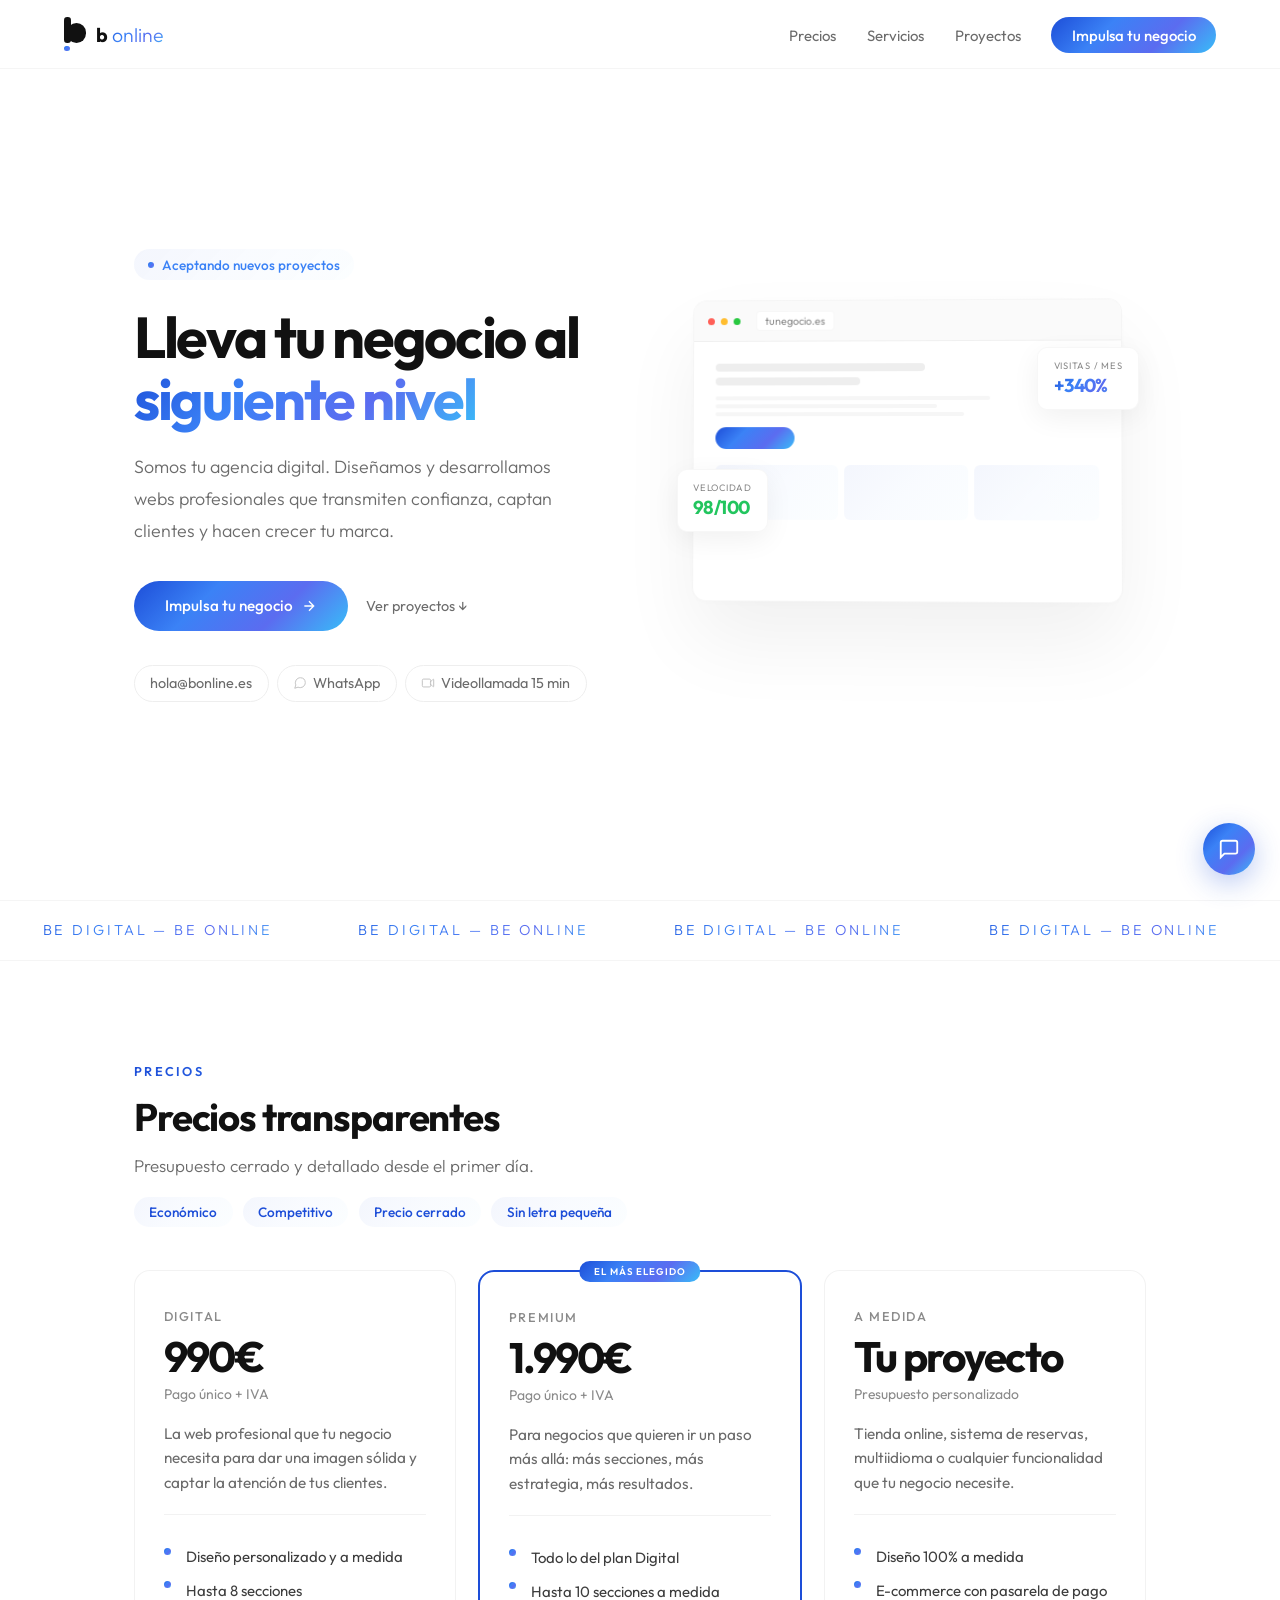
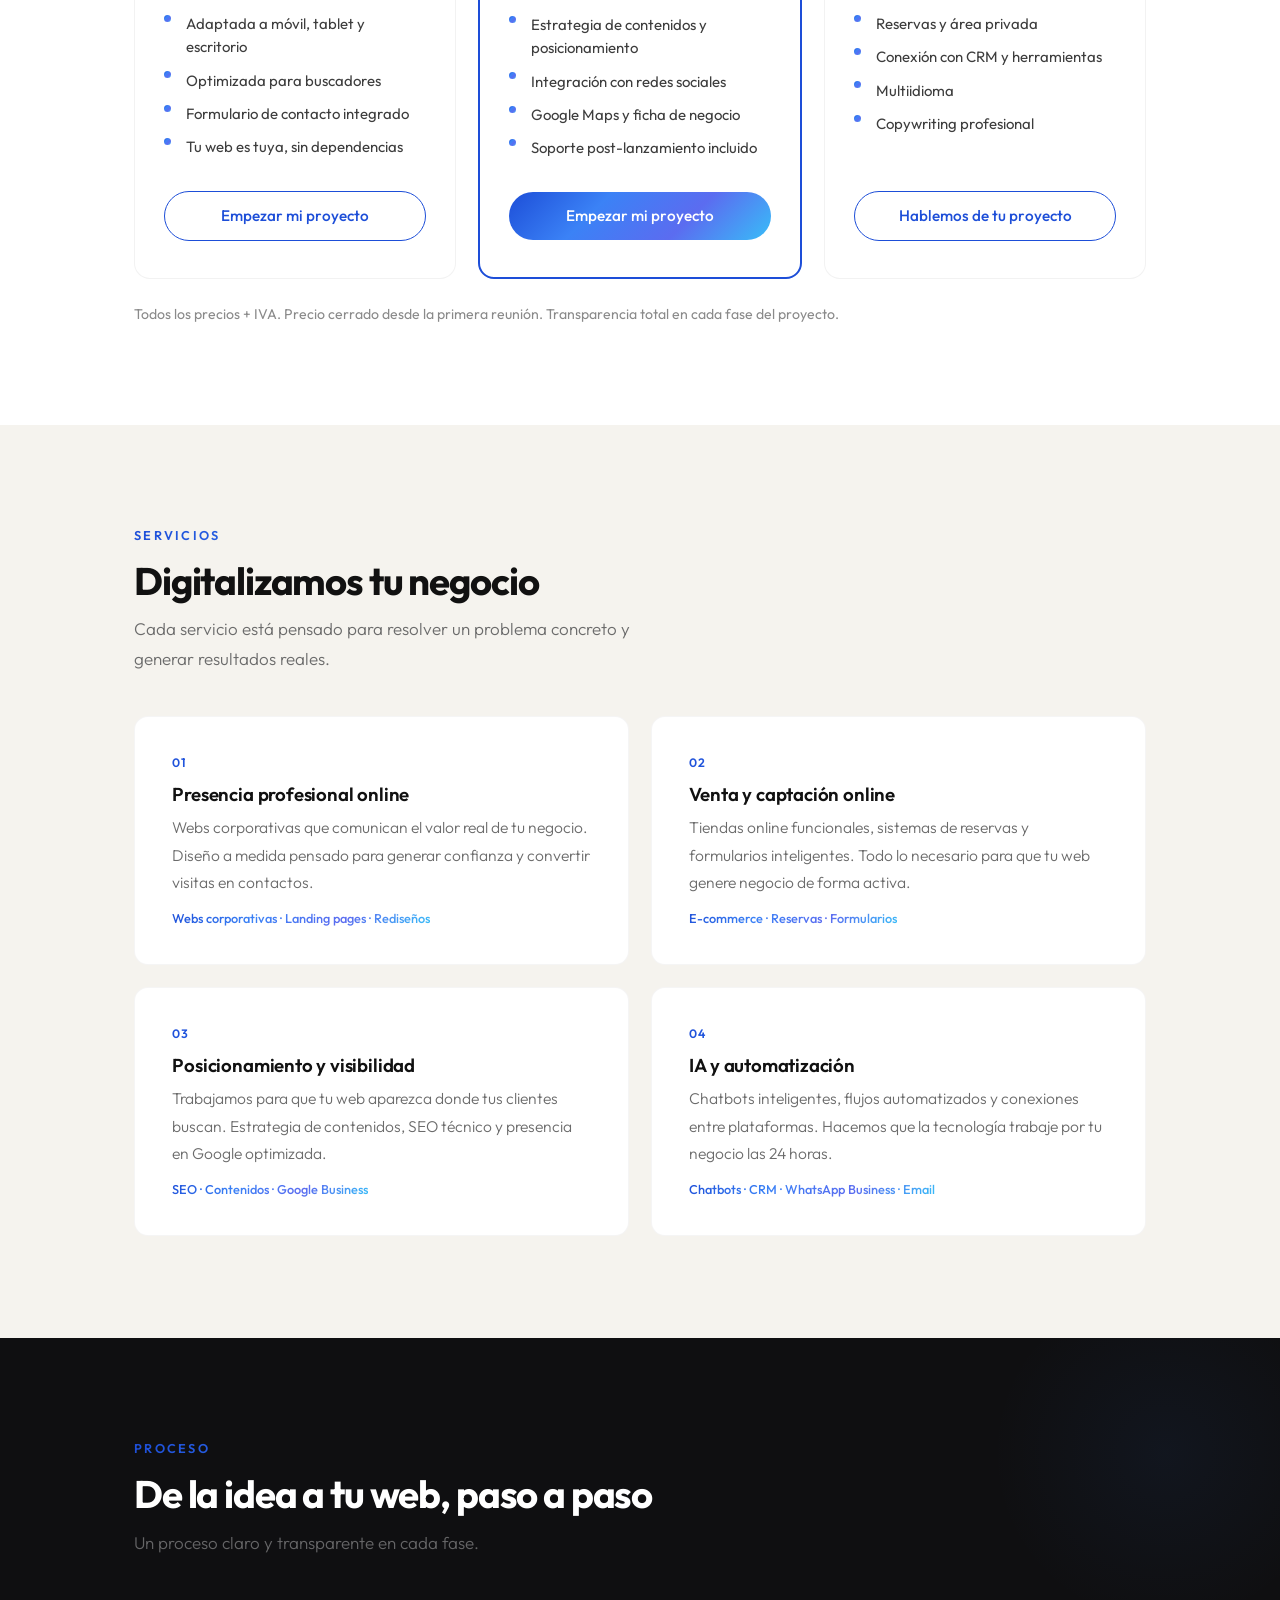
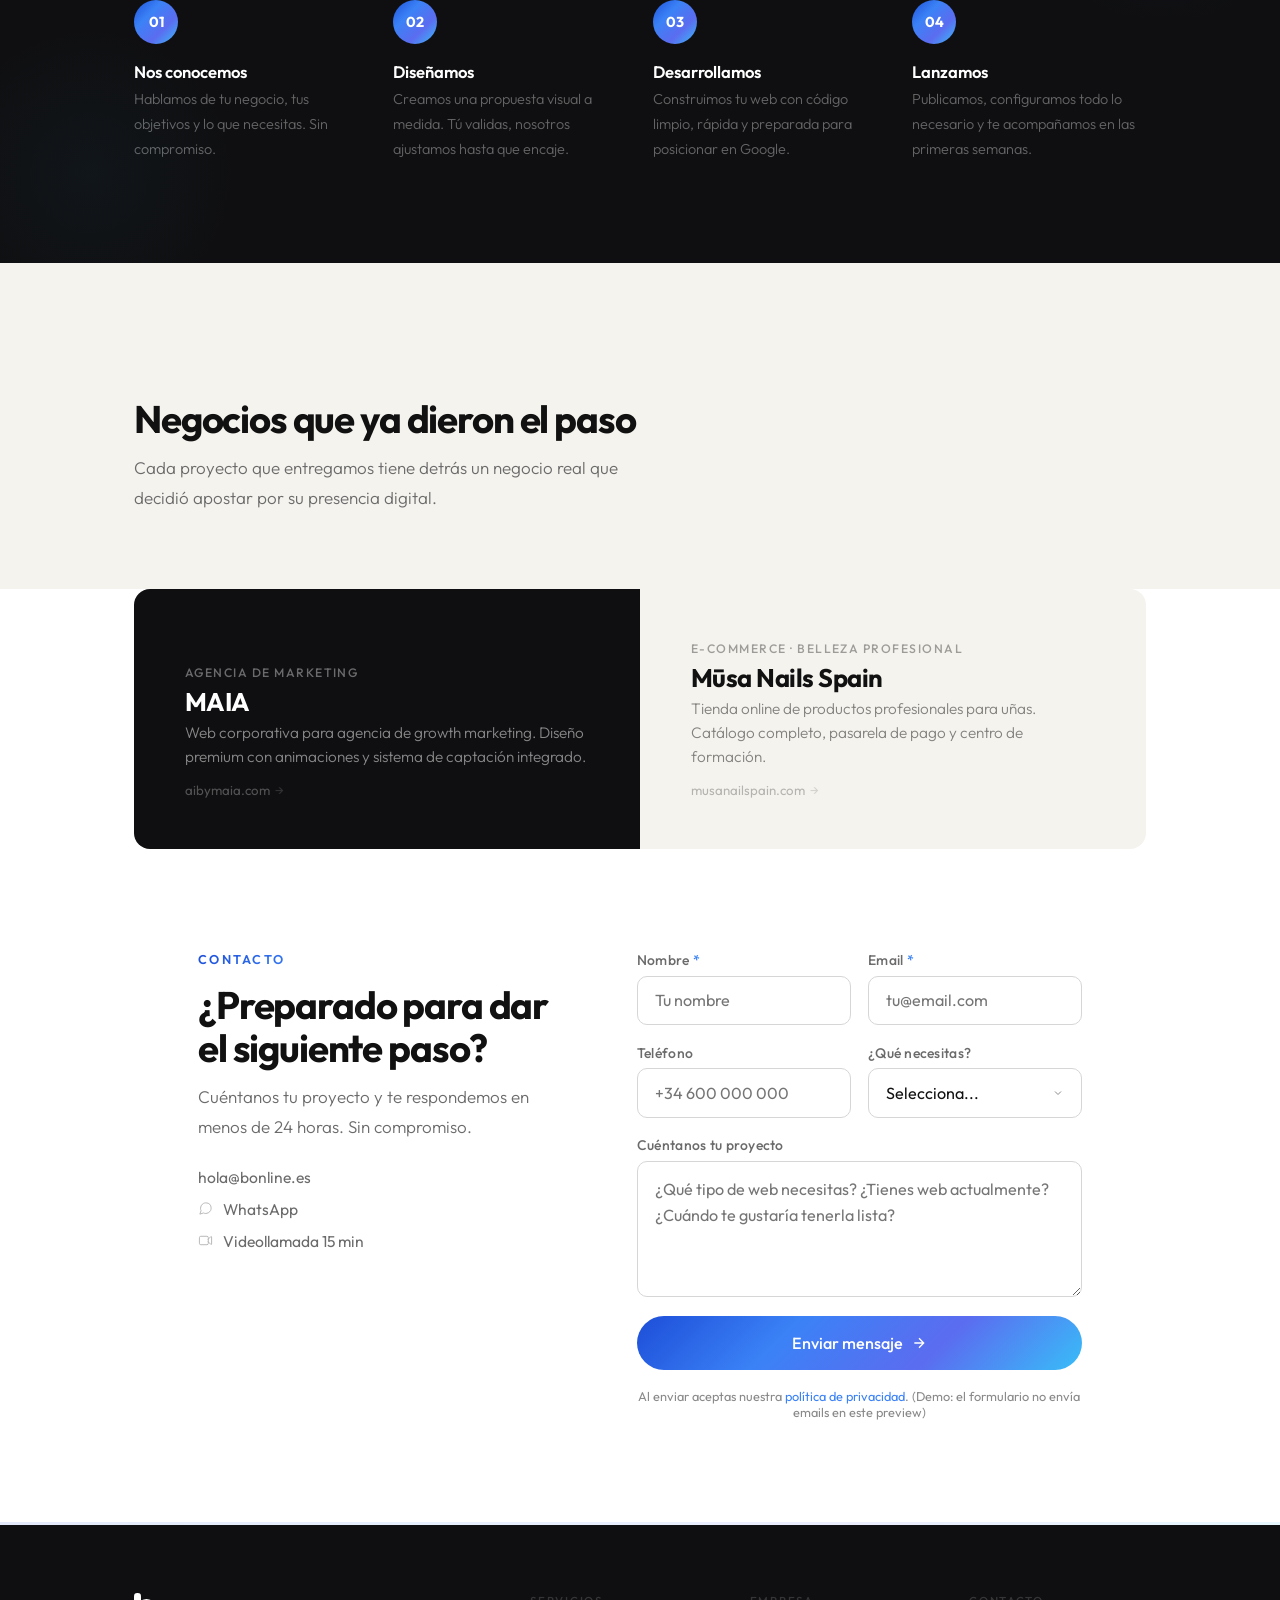
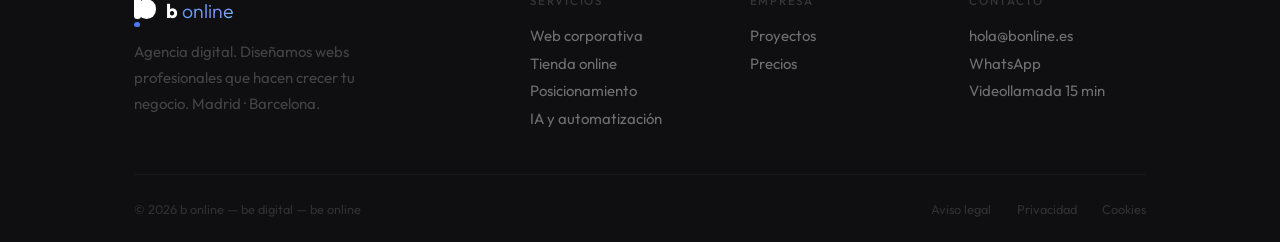
==== commit ea275f22: "Remove Equipo section from homepage https://claude.ai/code/session_014SmnvCgQbqK7SmA8cdiEAm" ====
--- a/index.html
+++ b/index.html
@@ -16,9 +16,8 @@
 <meta name="twitter:card"        content="summary_large_image">
 <meta name="twitter:title"       content="b online | Agencia de diseño web y marketing digital">
 <meta name="twitter:description" content="Diseñamos webs profesionales que hacen crecer tu negocio.">
-<link rel="icon" type="image/svg+xml" href="assets/images/favicon.svg">
-<link rel="shortcut icon"            href="assets/images/favicon.svg">
-<link rel="apple-touch-icon"         href="assets/images/favicon.svg">
+<link rel="icon" type="image/svg+xml" href="data:image/svg+xml,%3Csvg xmlns='http://www.w3.org/2000/svg' viewBox='0 0 32 32'%3E%3Cdefs%3E%3ClinearGradient id='g' x1='0%25' y1='0%25' x2='100%25' y2='100%25'%3E%3Cstop offset='0%25' stop-color='%231D4ED8'/%3E%3Cstop offset='100%25' stop-color='%2338BDF8'/%3E%3C/linearGradient%3E%3C/defs%3E%3Crect x='5' y='2' width='5.5' height='25' rx='2.75' fill='%23111'/%3E%3Ccircle cx='15.5' cy='18.5' r='8.5' fill='%23111'/%3E%3Ccircle cx='15.5' cy='18.5' r='5' fill='%23fff'/%3E%3Ccircle cx='5' cy='31' r='3.2' fill='url(%23g)'/%3E%3C/svg%3E">
+<link rel="shortcut icon" href="data:image/svg+xml,%3Csvg xmlns='http://www.w3.org/2000/svg' viewBox='0 0 32 32'%3E%3Cdefs%3E%3ClinearGradient id='g' x1='0%25' y1='0%25' x2='100%25' y2='100%25'%3E%3Cstop offset='0%25' stop-color='%231D4ED8'/%3E%3Cstop offset='100%25' stop-color='%2338BDF8'/%3E%3C/linearGradient%3E%3C/defs%3E%3Crect x='5' y='2' width='5.5' height='25' rx='2.75' fill='%23111'/%3E%3Ccircle cx='15.5' cy='18.5' r='8.5' fill='%23111'/%3E%3Ccircle cx='15.5' cy='18.5' r='5' fill='%23fff'/%3E%3Ccircle cx='5' cy='31' r='3.2' fill='url(%23g)'/%3E%3C/svg%3E">
 <link href="https://fonts.googleapis.com/css2?family=Outfit:wght@200;300;400;500;600;700;800&display=swap" rel="stylesheet">
 <style>
 :root{
@@ -322,7 +321,7 @@
   <ul class="nl" id="mainMenu">
     <li><a href="#precios">Precios</a></li>
     <li><a href="#servicios">Servicios</a></li>
-    <li><a href="#equipo">Equipo</a></li>
+    
     <li><a href="#proyectos">Proyectos</a></li>
     <li><a href="#contacto" class="nc">Impulsa tu negocio</a></li>
   </ul>
@@ -334,7 +333,7 @@
 <div class="mob-menu" id="mobMenu" aria-hidden="true">
   <a href="#precios">Precios</a>
   <a href="#servicios">Servicios</a>
-  <a href="#equipo">Equipo</a>
+  
   <a href="#proyectos">Proyectos</a>
   <a href="#contacto" class="mob-cta">Impulsa tu negocio</a>
 </div>
@@ -430,22 +429,6 @@
     <div class="pc"><div class="pc-n">02</div><h4>Diseñamos</h4><p>Creamos una propuesta visual a medida. Tú validas, nosotros ajustamos hasta que encaje.</p></div>
     <div class="pc"><div class="pc-n">03</div><h4>Desarrollamos</h4><p>Construimos tu web con código limpio, rápida y preparada para posicionar en Google.</p></div>
     <div class="pc"><div class="pc-n">04</div><h4>Lanzamos</h4><p>Publicamos, configuramos todo lo necesario y te acompañamos en las primeras semanas.</p></div>
-  </div>
-</div>
-</section>
-
-<!-- EQUIPO -->
-<section class="sec" id="equipo">
-<div class="sec-inner">
-<div class="sl rv">Equipo</div><h2 class="stt rv">Las personas detrás de b online</h2>
-  <p class="team-txt rv">Trabajamos de forma directa, sin intermediarios. Cada persona del equipo está involucrada en los proyectos desde el primer día.</p>
-  <div class="team-g rv">
-    <div class="tm"><div class="tm-init">ST</div><h4>Sergio de la Torre</h4><div class="role">Director de estrategia</div><div class="bio">Define la hoja de ruta de cada proyecto. Analiza el negocio, el mercado y la competencia para tomar las decisiones correctas desde el inicio.</div></div>
-    <div class="tm"><div class="tm-init">RA</div><h4>Raquel Ayllón</h4><div class="role">Directora de marketing</div><div class="bio">Diseña la estrategia de captación y comunicación digital. Responsable de que cada web atraiga al público adecuado.</div></div>
-    <div class="tm"><div class="tm-init">JG</div><h4>Jose García</h4><div class="role">Lead developer</div><div class="bio">Responsable del desarrollo técnico. Construye cada web con código limpio, seguro y optimizado para rendimiento y escalabilidad.</div></div>
-    <div class="tm"><div class="tm-init">LP</div><h4>Laura Pérez</h4><div class="role">Content strategist</div><div class="bio">Desarrolla la estrategia editorial y el copywriting de cada proyecto. Contenido pensado para posicionar y para convencer.</div></div>
-    <div class="tm"><div class="tm-init">RA</div><h4>Rosa María Ahumada</h4><div class="role">IA &amp; automation specialist</div><div class="bio">Diseña e implementa chatbots, automatizaciones y conexiones inteligentes entre plataformas para optimizar procesos.</div></div>
-    <div class="tm"><div class="tm-init">MR</div><h4>María Ruiz</h4><div class="role">UX/UI designer</div><div class="bio">Responsable del diseño de interfaces y experiencia de usuario. Cada pantalla pensada para ser intuitiva, funcional y visualmente impecable.</div></div>
   </div>
 </div>
 </section>
@@ -511,7 +494,7 @@
       <p class="ft-d">Agencia digital. Diseñamos webs profesionales que hacen crecer tu negocio. Madrid · Barcelona.</p>
     </div>
     <div class="ftc"><h5>Servicios</h5><a href="#servicios">Web corporativa</a><a href="#servicios">Tienda online</a><a href="#servicios">Posicionamiento</a><a href="#servicios">IA y automatización</a></div>
-    <div class="ftc"><h5>Empresa</h5><a href="#equipo">Equipo</a><a href="#proyectos">Proyectos</a><a href="#precios">Precios</a></div>
+    <div class="ftc"><h5>Empresa</h5><a href="#proyectos">Proyectos</a><a href="#precios">Precios</a></div>
     <div class="ftc"><h5>Contacto</h5><a href="mailto:hola@bonline.es">hola@bonline.es</a><a href="https://wa.me/34600000000">WhatsApp</a><a href="mailto:hola@bonline.es?subject=Videollamada">Videollamada 15 min</a></div>
   </div>
   <div class="ftb"><span>© 2026 b online — be digital — be online</span><div class="ftl"><a href="#">Aviso legal</a><a href="#">Privacidad</a><a href="#">Cookies</a></div></div>
